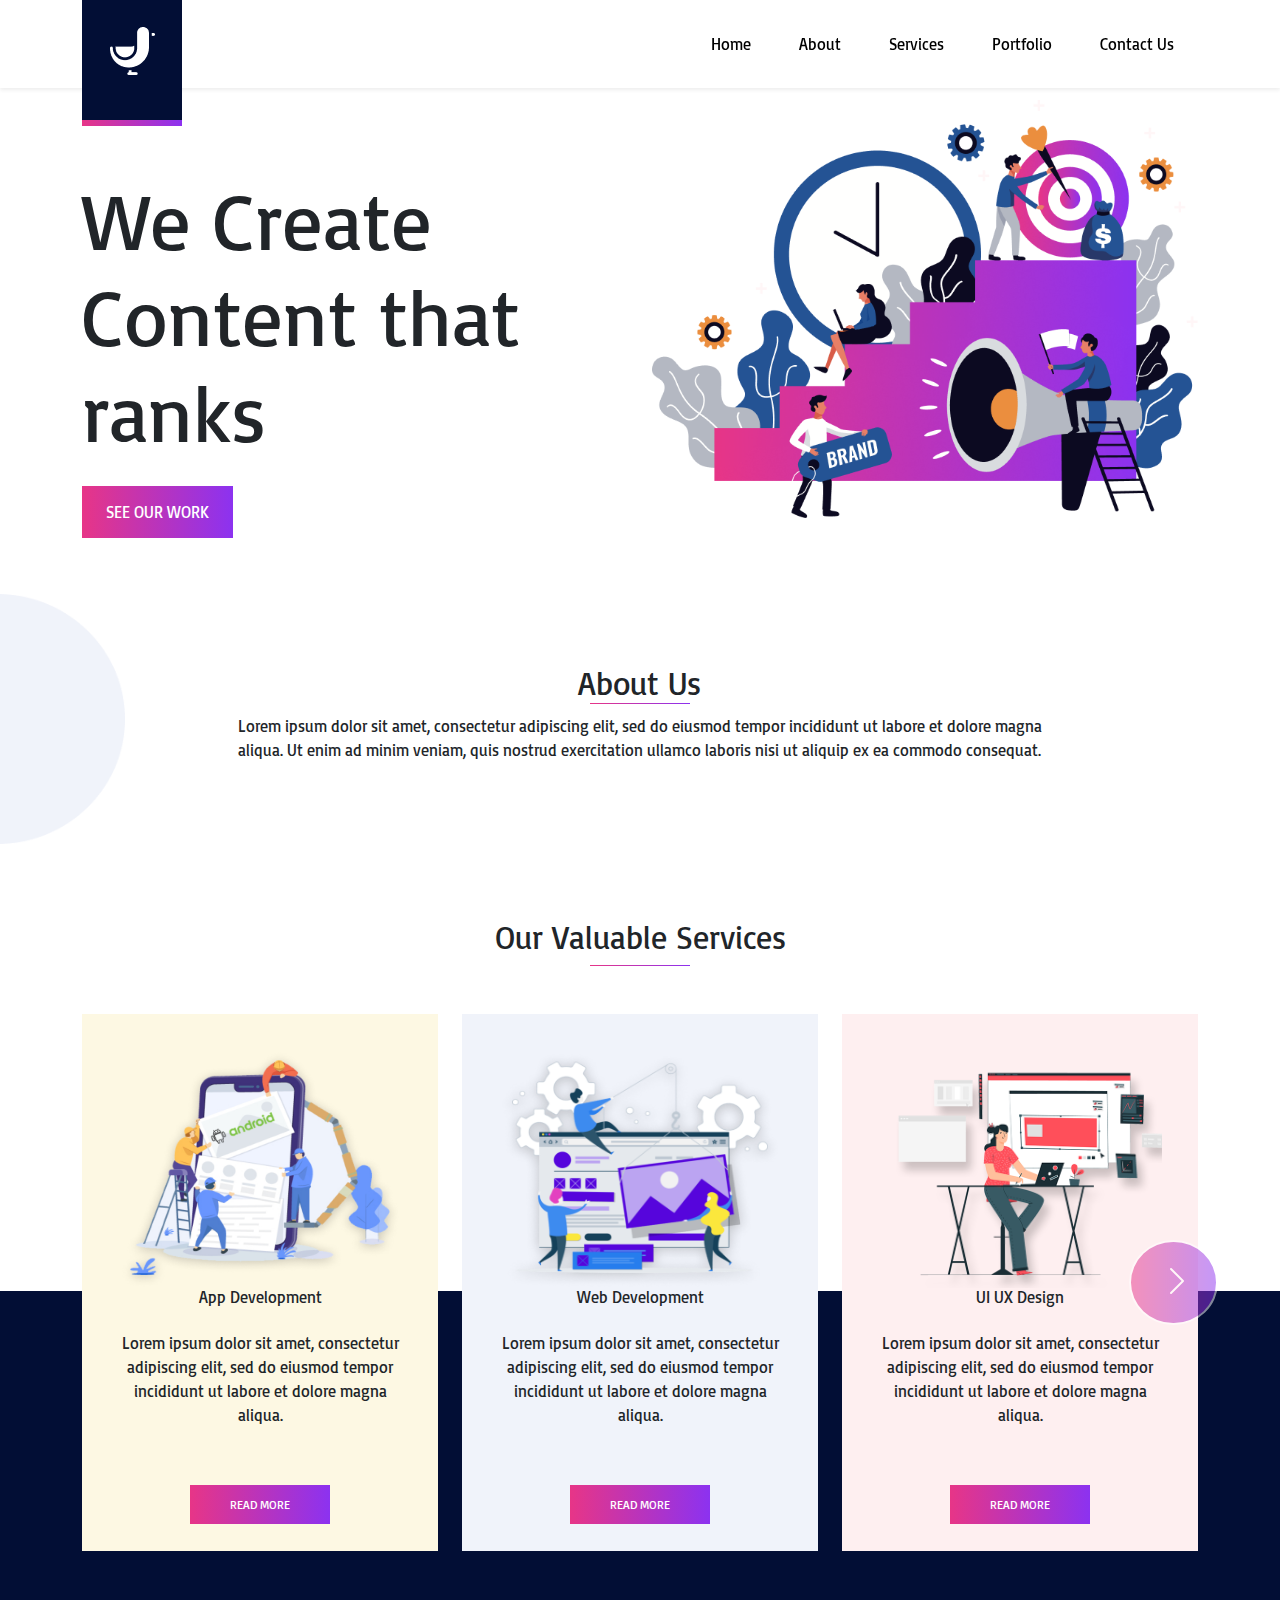
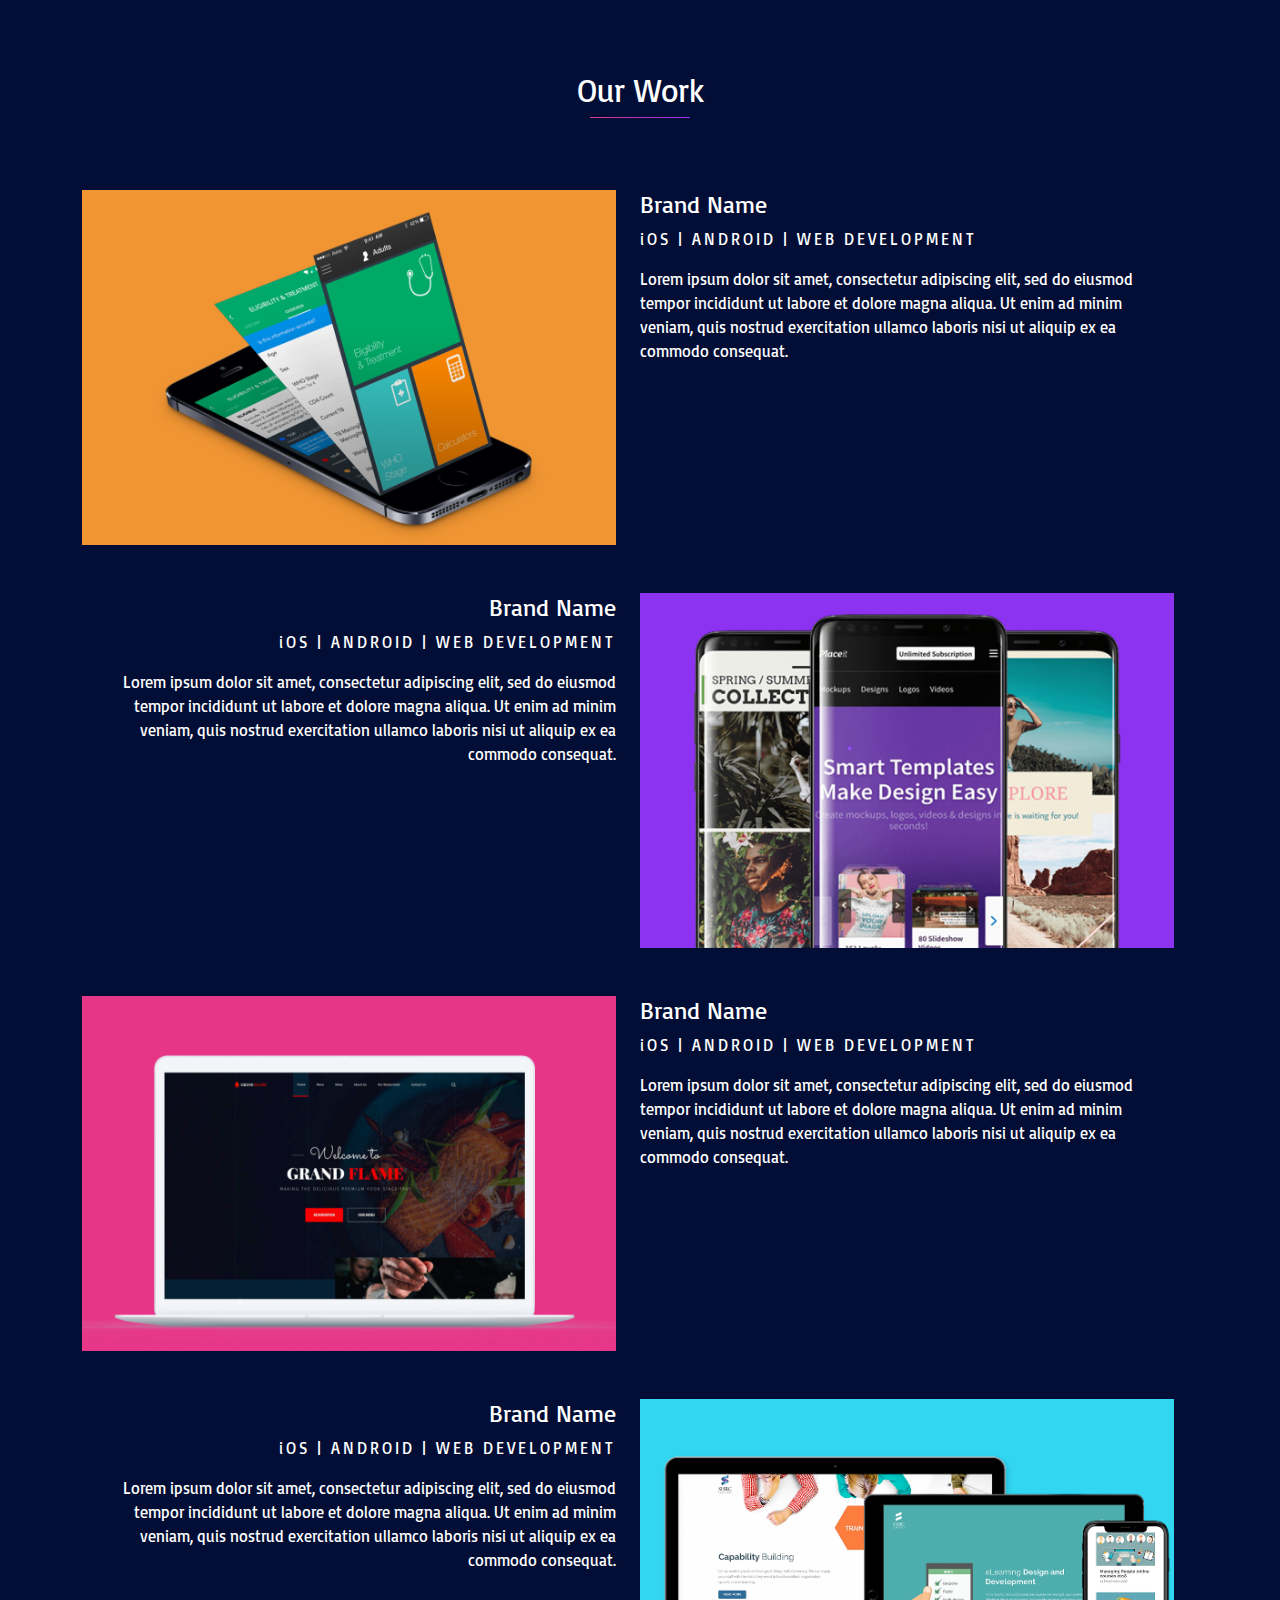
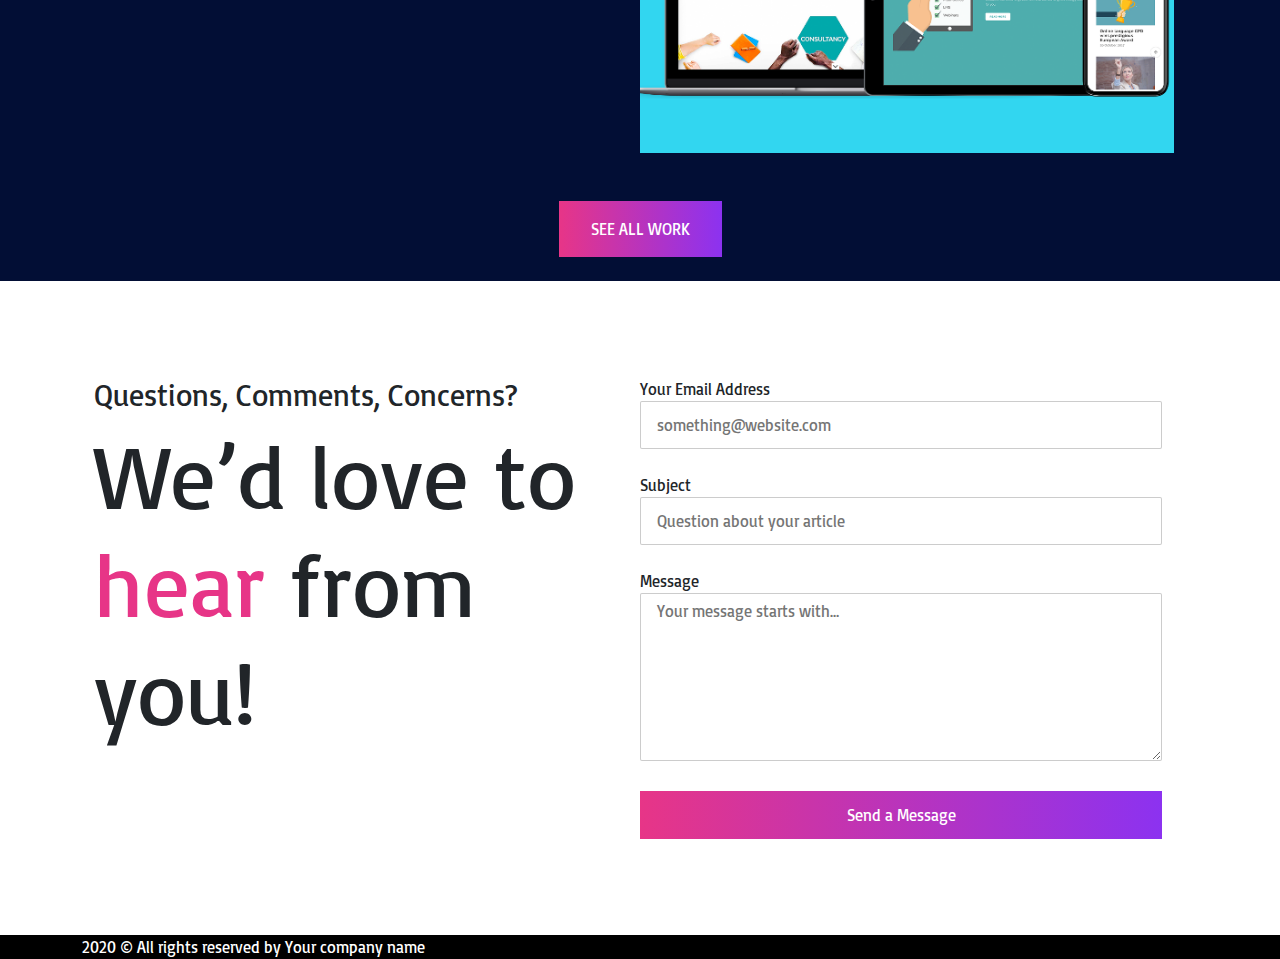
==== index.html @ ea2574b0 "fixed grid system" ====
<!DOCTYPE html>
<html lang="en">
  <head>
    <meta charset="UTF-8" />
    <meta http-equiv="X-UA-Compatible" content="IE=edge" />
    <meta name="viewport" content="width=device-width, initial-scale=1.0" />
    <title>Final Project 3</title>
    <link rel="stylesheet" href="css/bootstrap.min.css" />
    <link rel="stylesheet" href="css/style.css" />
    <link rel="stylesheet" href="https://cdnjs.cloudflare.com/ajax/libs/font-awesome/5.13.0/css/all.min.css" />
  </head>

  <body>
    <!-- ======= Header ======= -->
    <header>
      <nav class="navbar navbar-expand-lg fixed-top bg-white shadow-sm py-0">
        <div class="container my-3">
          <div class="navbar-brand">
            <a class="brand" href="#"><img class="d-flex" src="img/Combined Shape.png" alt="duck" /></a>
          </div>
          <button class="navbar-toggler ms-auto" type="button" data-bs-toggle="collapse" data-bs-target="#navbarNavAltMarkup" aria-controls="navbarNavAltMarkup" aria-expanded="false" aria-label="Toggle navigation">
            <span class="navbar-toggler-icon"></span>
          </button>
          <div class="collapse navbar-collapse" id="navbarNavAltMarkup">
            <div class="navbar-nav ms-auto text-center">
              <a class="nav-link" href="#">Home</a>
              <a class="nav-link" href="#">About</a>
              <a class="nav-link" href="#">Services</a>
              <a class="nav-link" href="#">Portfolio</a>
              <a class="nav-link contact-usr" href="#">Contact Us</a>
            </div>
          </div>
        </div>
      </nav>
    </header>
    <!-- ======= Hero======= -->
    <main>
      <section id="hero" class="container mt-5">
        <div class="row">
          <div class="col-md mt-4 pt-5">
            <h1>We Create Content that ranks</h1>
            <a class="" href="">SEE OUR WORK</a>
          </div>
          <div class="col-md">
            <img src="img/Group.png" class="img-fluid" alt="hero-img" />
          </div>
        </div>
      </section>

      <!-- ======= About====== -->
      <section id="about">
        <div class="row justify-content-center">
          <img src="img/Oval.png" class="position-absolute" alt="half-circle" />
          <div class="col-8 text-center">
            <h2>About Us</h2>
            <span></span>
            <p>
              Lorem ipsum dolor sit amet, consectetur adipiscing elit, sed do eiusmod tempor incididunt ut labore et dolore magna aliqua. Ut enim ad minim veniam, quis nostrud exercitation ullamco laboris nisi ut aliquip ex ea commodo
              consequat.
            </p>
          </div>
        </div>
      </section>

      <!-- ======= Services======= -->
        <section id="services" class="valuable-services text-center">
          <div class="mb-5">
            <h2>Our Valuable Services</h2>
            <span></span>
          </div>
          <div class="container-fluid">
            <div class="row">
              <div class="col-12">
                <div id="carouselExampleControls" class="carousel slide" data-bs-ride="carousel">
                  <div class="carousel-inner">
                    <div class="carousel-item active">
                      <div class="container">
                        <div class="row">
                          <div class="col-lg-4">
                            <div class="card first">
                              <div class="card-body">
                                <img src="img/Bitmap1.png" class="d-block w-100" alt="...">
                                <h6>App Development</h6>
                                <p class="py-3 mb-5">Lorem ipsum dolor sit amet, consectetur adipiscing elit, sed do eiusmod tempor incididunt ut labore et dolore magna aliqua.</p>
                                <a href="#">READ MORE</a>
                              </div>
                            </div>
                          </div>
                          <div class="col-lg-4">
                            <div class="card second">
                              <div class="card-body">
                                <img src="img/Bitmap2.png" class="d-block w-100" alt="...">
                                <h6>Web Development</h6>
                                <p class="py-3 mb-5">Lorem ipsum dolor sit amet, consectetur adipiscing elit, sed do eiusmod tempor incididunt ut labore et dolore magna aliqua.</p>
                                <a href="#">READ MORE</a>
                              </div>
                            </div>
                          </div>
                          <div class="col-lg-4">
                            <div class="card third">
                              <div class="card-body">
                                <img src="img/Bitmap3.png" class="d-block w-100" alt="...">
                                <h6>UI UX Design</h6>
                                <p class="py-3 mb-5">Lorem ipsum dolor sit amet, consectetur adipiscing elit, sed do eiusmod tempor incididunt ut labore et dolore magna aliqua.</p>
                                <a href="#">READ MORE</a>
                              </div>
                            </div>
                          </div>
                        </div>  
                      </div>
                    </div>
                    <div class="carousel-item">
                      <div class="container">
                        <div class="row">
                          <div class="col-lg-4">
                            <div class="card first">
                              <div class="card-body">
                                <img src="img/Bitmap1.png" class="d-block w-100" alt="...">
                                <h6>App Development</h6>
                                <p class="py-3 mb-5">Lorem ipsum dolor sit amet, consectetur adipiscing elit, sed do eiusmod tempor incididunt ut labore et dolore magna aliqua.</p>
                                <a href="#">READ MORE</a>
                              </div>
                            </div>
                          </div>
                          <div class="col-lg-4">
                            <div class="card second">
                              <div class="card-body">
                                <img src="img/Bitmap2.png" class="d-block w-100" alt="...">
                                <h6>Web Development</h6>
                                <p class="py-3 mb-5">Lorem ipsum dolor sit amet, consectetur adipiscing elit, sed do eiusmod tempor incididunt ut labore et dolore magna aliqua.</p>
                                <a href="#">READ MORE</a>
                              </div>
                            </div>
                          </div>
                          <div class="col-lg-4">
                            <div class="card third">
                              <div class="card-body">
                                <img src="img/Bitmap3.png" class="d-block w-100" alt="...">
                                <h6>UI UX Design</h6>
                                <p class="py-3 mb-5">Lorem ipsum dolor sit amet, consectetur adipiscing elit, sed do eiusmod tempor incididunt ut labore et dolore magna aliqua.</p>
                                <a href="#">READ MORE</a>
                              </div>
                            </div>
                          </div>
                        </div>  
                      </div>
                    </div>
                  </div>
                  <button class="carousel-control-next" type="button" data-bs-target="#carouselExampleControls" data-bs-slide="next">
                    <div class="next">
                      <i class="carousel-control-next-icon" aria-hidden="true"></i>
                      <i class="visually-hidden">Next</i>
                    </div>
                  </button>
                </div>
              </div>
            </div>
          </div>
        </section>

        <!-- ======= Work ======= -->
        <section id="work" class="work text-center">
          <div class="container">
            <h2 class="text-white">Our Work</h2>
          <span></span>
          <div class="row row-cols-1 text-white mt-5">
            <div class="col row my-4">
              <div class="col-lg"><img src="img/Bitmap.png" alt="" class="img-fluid" /></div>
              <div class="col-lg text-start">
                <h4>Brand Name</h4>
                <p class="custom">iOS | ANDROID | WEB DEVELOPMENT</p>
                <p>
                  Lorem ipsum dolor sit amet, consectetur adipiscing elit, sed do eiusmod tempor incididunt ut labore et dolore magna aliqua. Ut enim ad minim veniam, quis nostrud exercitation ullamco laboris nisi ut aliquip ex ea commodo
                  consequat.
                </p>
              </div>
            </div>
            <div class="col-lg row my-4">
              <div class="col-lg text-end">
                <h4>Brand Name</h4>
                <p class="custom">iOS | ANDROID | WEB DEVELOPMENT</p>
                <p>
                  Lorem ipsum dolor sit amet, consectetur adipiscing elit, sed do eiusmod tempor incididunt ut labore et dolore magna aliqua. Ut enim ad minim veniam, quis nostrud exercitation ullamco laboris nisi ut aliquip ex ea commodo
                  consequat.
                </p>
              </div>
              <div class="col-lg"><img src="img/Bitmap Copy.png" alt="" class="img-fluid" /></div>
            </div>
            <div class="col row my-4">
              <div class="col-lg"><img src="img/Bitmap Copy 2.png" alt="" class="img-fluid" /></div>
              <div class="col-lg text-start">
                <h4>Brand Name</h4>
                <p class="custom">iOS | ANDROID | WEB DEVELOPMENT</p>
                <p>
                  Lorem ipsum dolor sit amet, consectetur adipiscing elit, sed do eiusmod tempor incididunt ut labore et dolore magna aliqua. Ut enim ad minim veniam, quis nostrud exercitation ullamco laboris nisi ut aliquip ex ea commodo
                  consequat.
                </p>
              </div>
            </div>
            <div class="col-lg row my-4">
              <div class="col-lg text-end">
                <h4>Brand Name</h4>
                <p class="custom">iOS | ANDROID | WEB DEVELOPMENT</p>
                <p>
                  Lorem ipsum dolor sit amet, consectetur adipiscing elit, sed do eiusmod tempor incididunt ut labore et dolore magna aliqua. Ut enim ad minim veniam, quis nostrud exercitation ullamco laboris nisi ut aliquip ex ea commodo
                  consequat.
                </p>
              </div>
              <div class="col-lg"><img src="img/Bitmap Copy 3.png" alt="" class="img-fluid" /></div>
            </div>
          </div>
          <a class="my-4" href="">SEE ALL WORK</a>
          </div>
        </section>

      <!-- ======= Contact Us======= -->
      <section class="contact-us">
        <div class="container my-5 py-5">
          <div class="container-fluid row">
            <div class="col-md">
              <h2 class="text-1">Questions, Comments, Concerns?</h2>
              <h1 class="text-2">We’d love to <span class="custom">hear</span> from you!</h1>
            </div>
            <div class="col-md">
              <form action="https://formspree.io/f/xzbwlrgv" method="POST">
                <label for="email" class="d-block">Your Email Address</label>
                <input type="email" placeholder="something@website.com" name="email" class="custom ps-3" /><br />
                <label for="subject" class="d-block">Subject</label>
                <input type="text" placeholder="Question about your article" name="subject" class="custom ps-3" /><br />
                <label for="message" class="d-block">Message</label>
                <textarea type="text" placeholder="Your message starts with…" name="message" rows="5" class="custom area ps-3"></textarea>
                <button type="submit" class="custom-btn">Send a Message</button>
              </form>
            </div>
          </div>
        </div>
      </section>
    </main>
    <footer>
      <div class="container-fluid bg-black text-white">
        <div class="container">
          <p class="m-0">2020 © All rights reserved by Your company name</p>
        </div>
      </div>
    </footer>

    <script src="js/bootstrap.bundle.min.js"></script>
    <script src="js/script.js"></script>
  </body>
</html>
---- css/style.css ----
@import url("https://fonts.googleapis.com/css2?family=Basic&display=swap");
* {
  margin: 0;
  padding: 0;
  box-sizing: border-box;
  font-family: "Basic", sans-serif;
}

:root {
  --color-1: #020e35;
  --color-gradient-1: linear-gradient(90deg, rgba(231, 53, 135, 1) 0%, rgba(140, 50, 240, 1) 100%);
}

/* ======= Header ============================================================== */

nav .navbar-brand {
  height: 126px;
  width: 100px;
  background: var(--color-gradient-1);
  position: absolute;
  top: 0;
}

nav .brand {
  background-color: var(--color-1);
  height: 120px;
  width: 100px;
  position: absolute;
  top: 0;
  margin: 0;
}

nav .brand img {
  margin: 27px auto;
}

nav .contact-us {
  color: white !important;
  background: var(--color-gradient-1);
}

nav a {
  margin: 0.5em 1em;
  color: black !important;
}

/* ======= Hero ============================================================== */

#hero {
  margin-top: 100px !important;
}

#hero h1 {
  font-size: 5em;
  margin-bottom: 0.5em !important;
}

#hero a {
  background: var(--color-gradient-1);
  color: white !important;
  text-decoration: none;
  padding: 1em 1.5em;
}

/* ======= About ============================================================== */

#about {
  margin-top: 50px !important;
}

#about img {
  left: 0;
  margin: 0;
  padding: 0;
  height: 250px;
  width: 125px;
  z-index: -10;
}

#about div {
  margin: 70px 0;
}

#about h2 {
  margin-bottom: 1px;
}

#about span {
  display: block;
  width: 100px;
  height: 1px;
  background: var(--color-gradient-1);
  margin: auto;
}

#about p {
  margin-top: 10px;
}

/* ======= services ============================================================== */
#services{
  margin-bottom: -260px;
}
.slide .card{
  padding: 20px;
  border: none;
  border-radius: 0;
}

.slide img{
  height: 238px;
}
.slide .first{
  background-color: #FDF8E3;
}

.slide .second{
  background-color: #F0F3FA;
}

.slide .third{
  background-color: #FEEFF0;
}

.slide button .next {
  background: var(--color-gradient-1);
  border-radius: 100%;
  border: rgb(255, 255, 255) solid 2px;
  color: rgb(255, 255, 255) !important;
  padding: 23px 23px 20px 30px;
  font-size: 15px;
}

.slide .card a {
  background: var(--color-gradient-1);
  color: white !important;
  text-decoration: none;
  padding: 12px 40px;
  font-weight: 400;
  font-size: 12px;
}

.valuable-services span {
  display: block;
  width: 100px;
  height: 1px;
  background: var(--color-gradient-1);
  margin: auto;
}

.work span {
  display: block;
  width: 100px;
  height: 1px;
  background: var(--color-gradient-1);
  margin: auto;
}

/* ======= work ============================================================== */
#work {
  background-color: var(--color-1);
  padding-top: 380px;
}
.work a {
  background: var(--color-gradient-1);
  color: white !important;
  text-decoration: none;
  padding: 1em 2em;
  display: inline-block;
}

.work .custom {
  letter-spacing: 3px;
}

/* ======= Contact Us ============================================================== */

.contact-us .custom {
  color: #e73587;
}

.contact-us form .custom {
  width: 100%;
  border-radius: 2px;
  height: 48px !important;
  background: #ffffff;
  border: 1px solid rgba(0, 0, 0, 0.2);
  box-shadow: inset 0px 1px 0px rgba(255, 255, 255, 0.1);
  margin-bottom: 1.5em !important;
  padding: 5px;
}

.contact-us form .custom.area {
  height: 168px !important;
}

.contact-us .text-1 {
  font-size: 1.875rem;
}

.contact-us .text-2 {
  font-size: 5.625rem;
}

.contact-us form .custom-btn {
  background: var(--color-gradient-1);
  color: white !important;
  text-decoration: none;
  display: block;
  width: 100%;
  height: 48px;
  border: none;
}
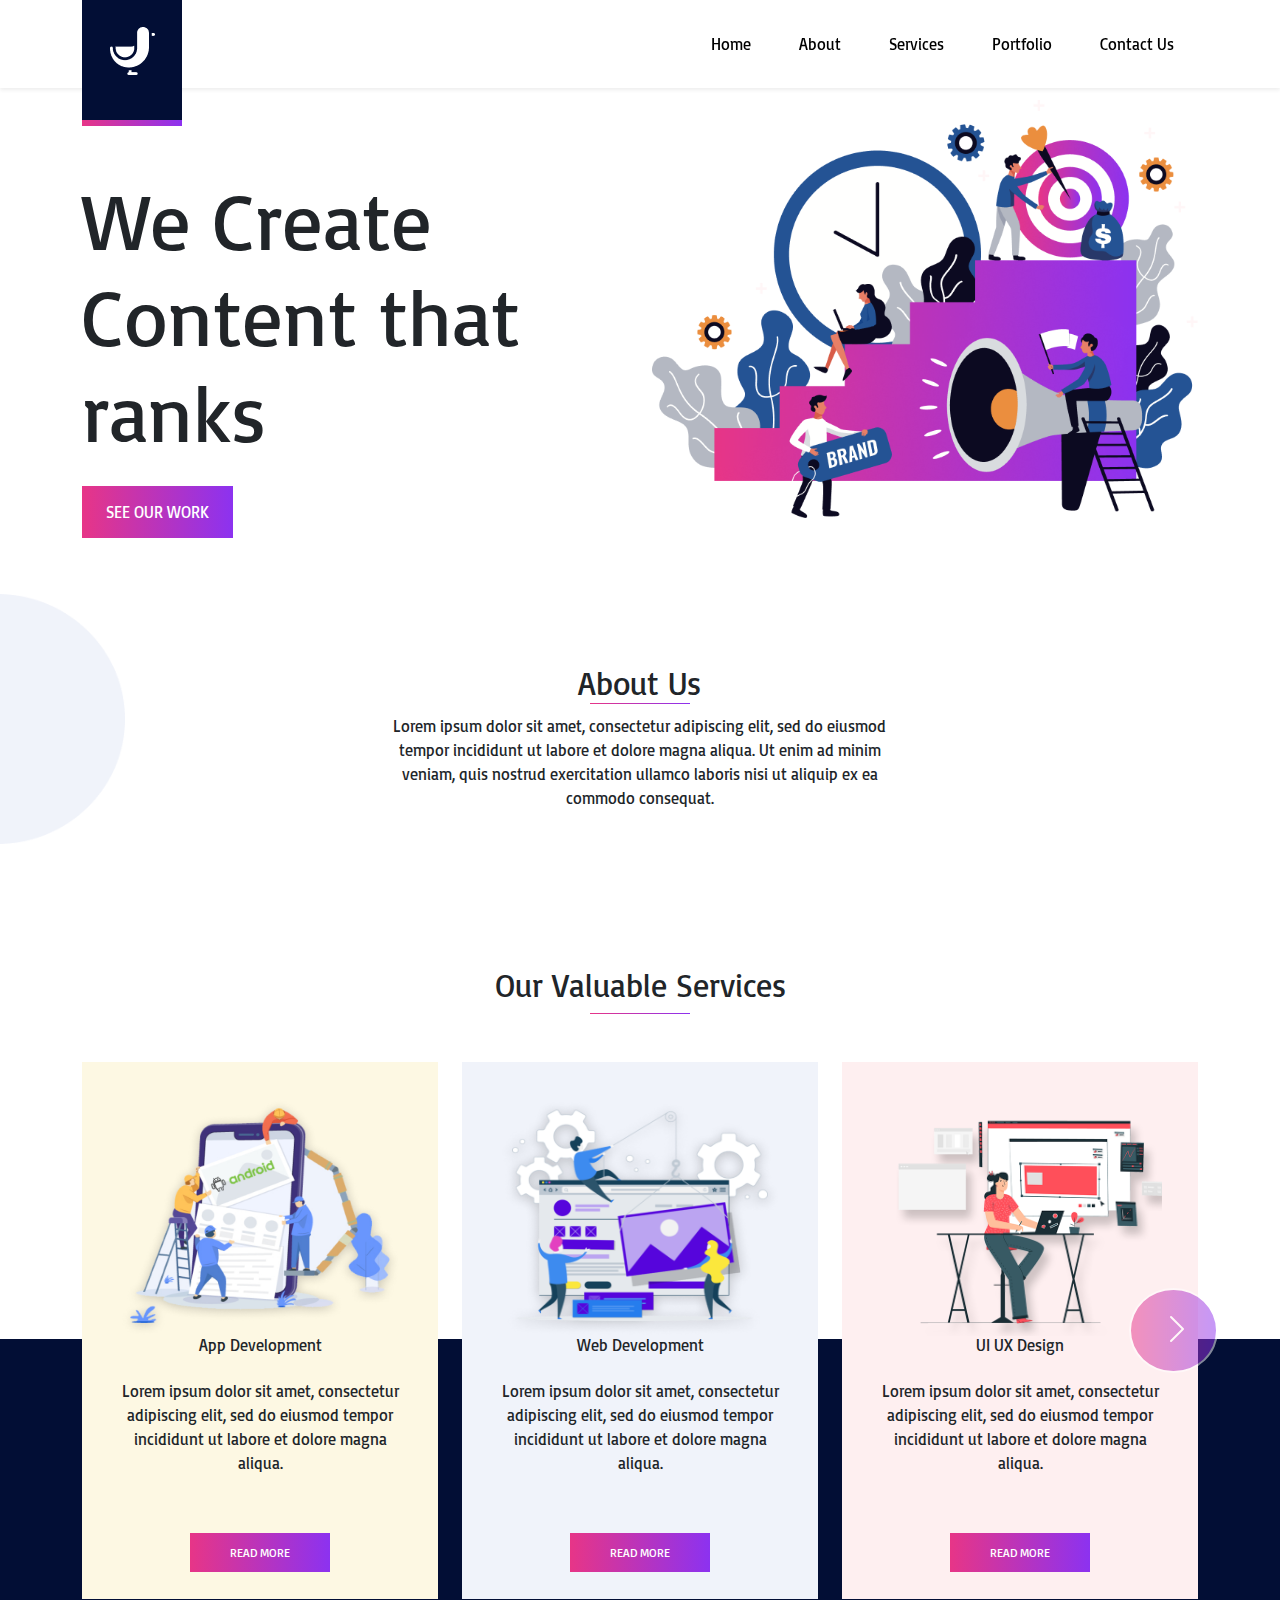
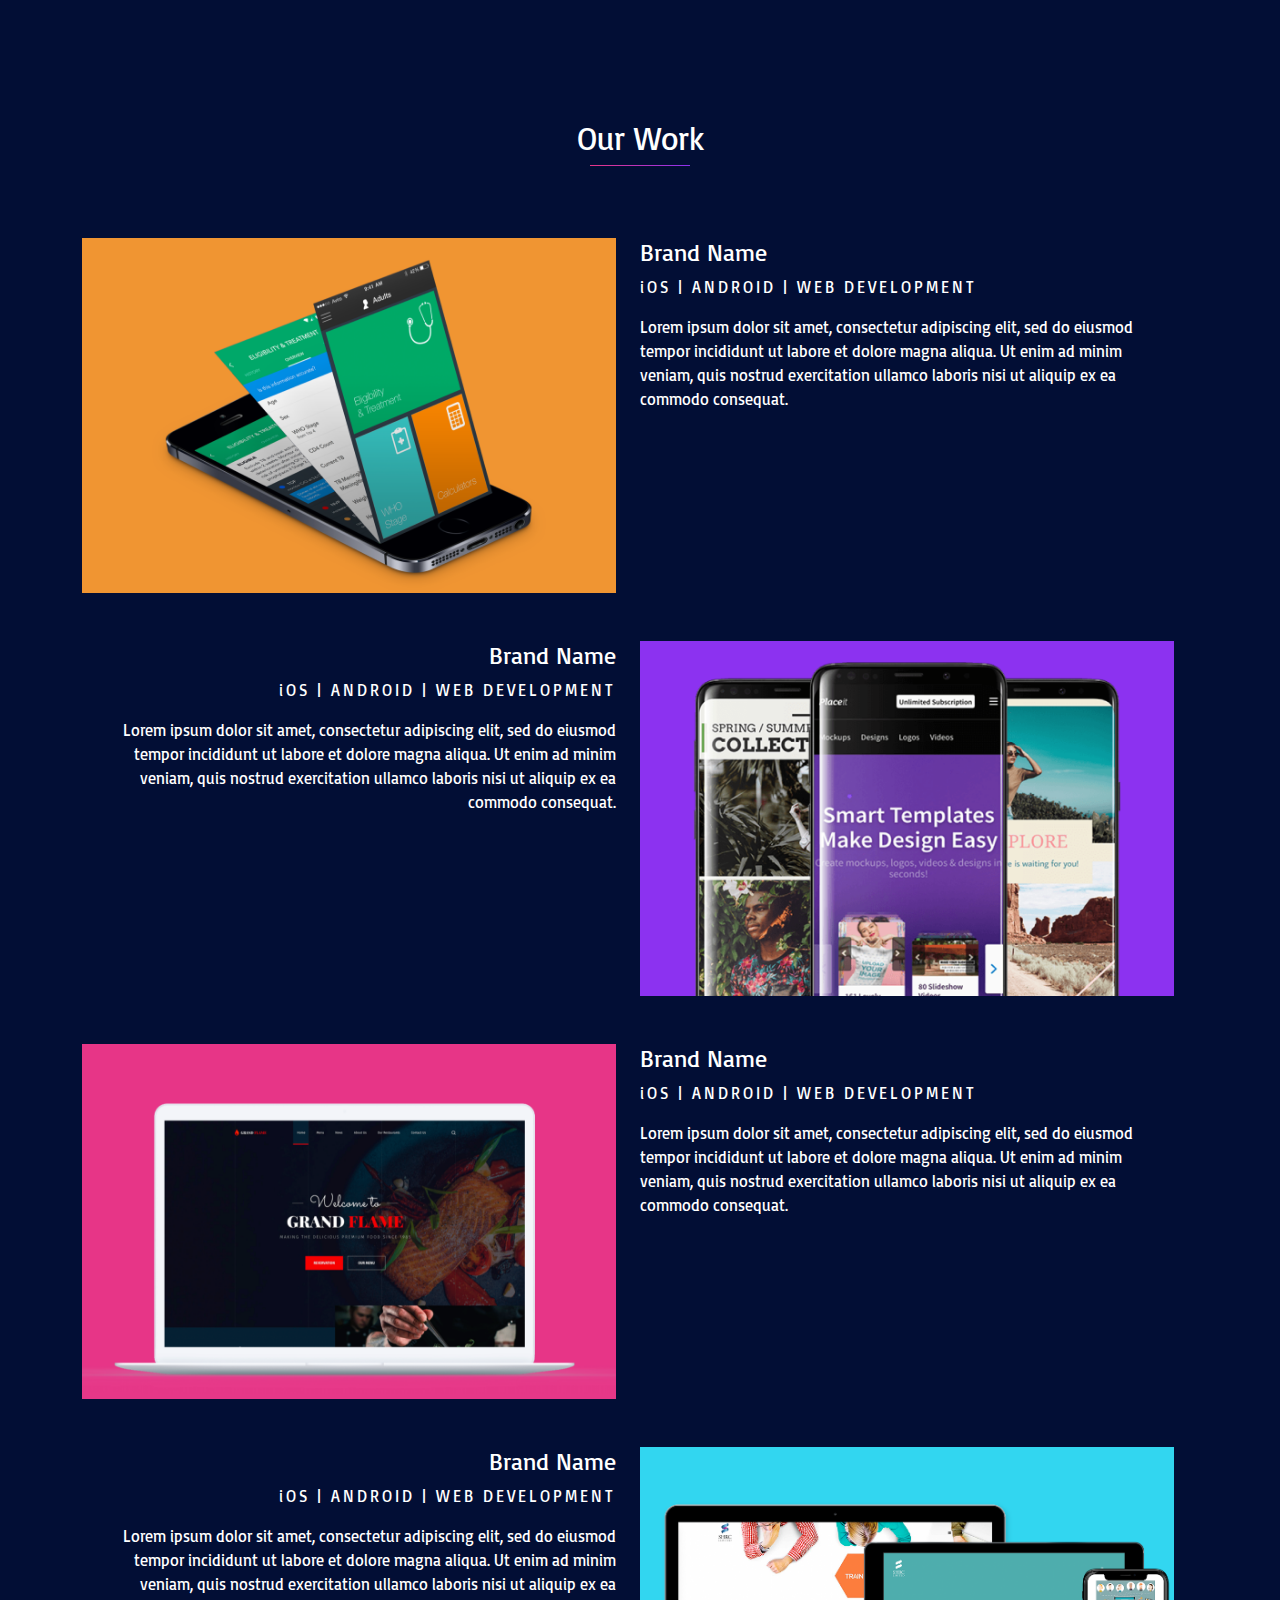
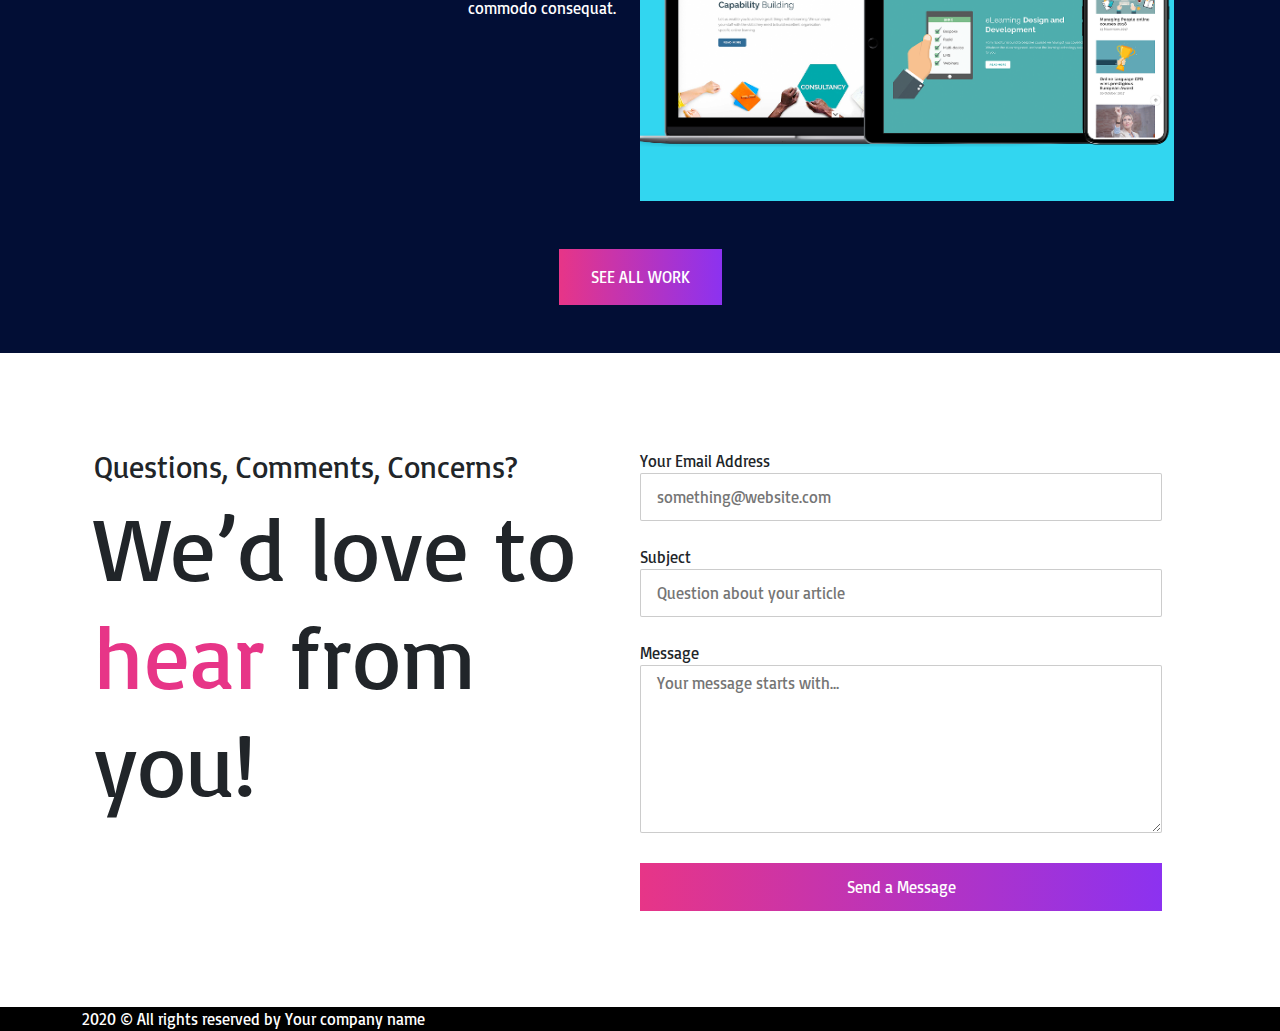
==== commit 041630ca: "fix some errors" ====
--- a/index.html
+++ b/index.html
@@ -51,7 +51,7 @@
       <section id="about">
         <div class="row justify-content-center">
           <img src="img/Oval.png" class="position-absolute" alt="half-circle" />
-          <div class="col-8 text-center">
+          <div class="col-5 text-center">
             <h2>About Us</h2>
             <span></span>
             <p>
@@ -209,7 +209,7 @@
               <div class="col-lg"><img src="img/Bitmap Copy 3.png" alt="" class="img-fluid" /></div>
             </div>
           </div>
-          <a class="my-4" href="">SEE ALL WORK</a>
+          <a class="my-4 mb-5" href="">SEE ALL WORK</a>
           </div>
         </section>
 
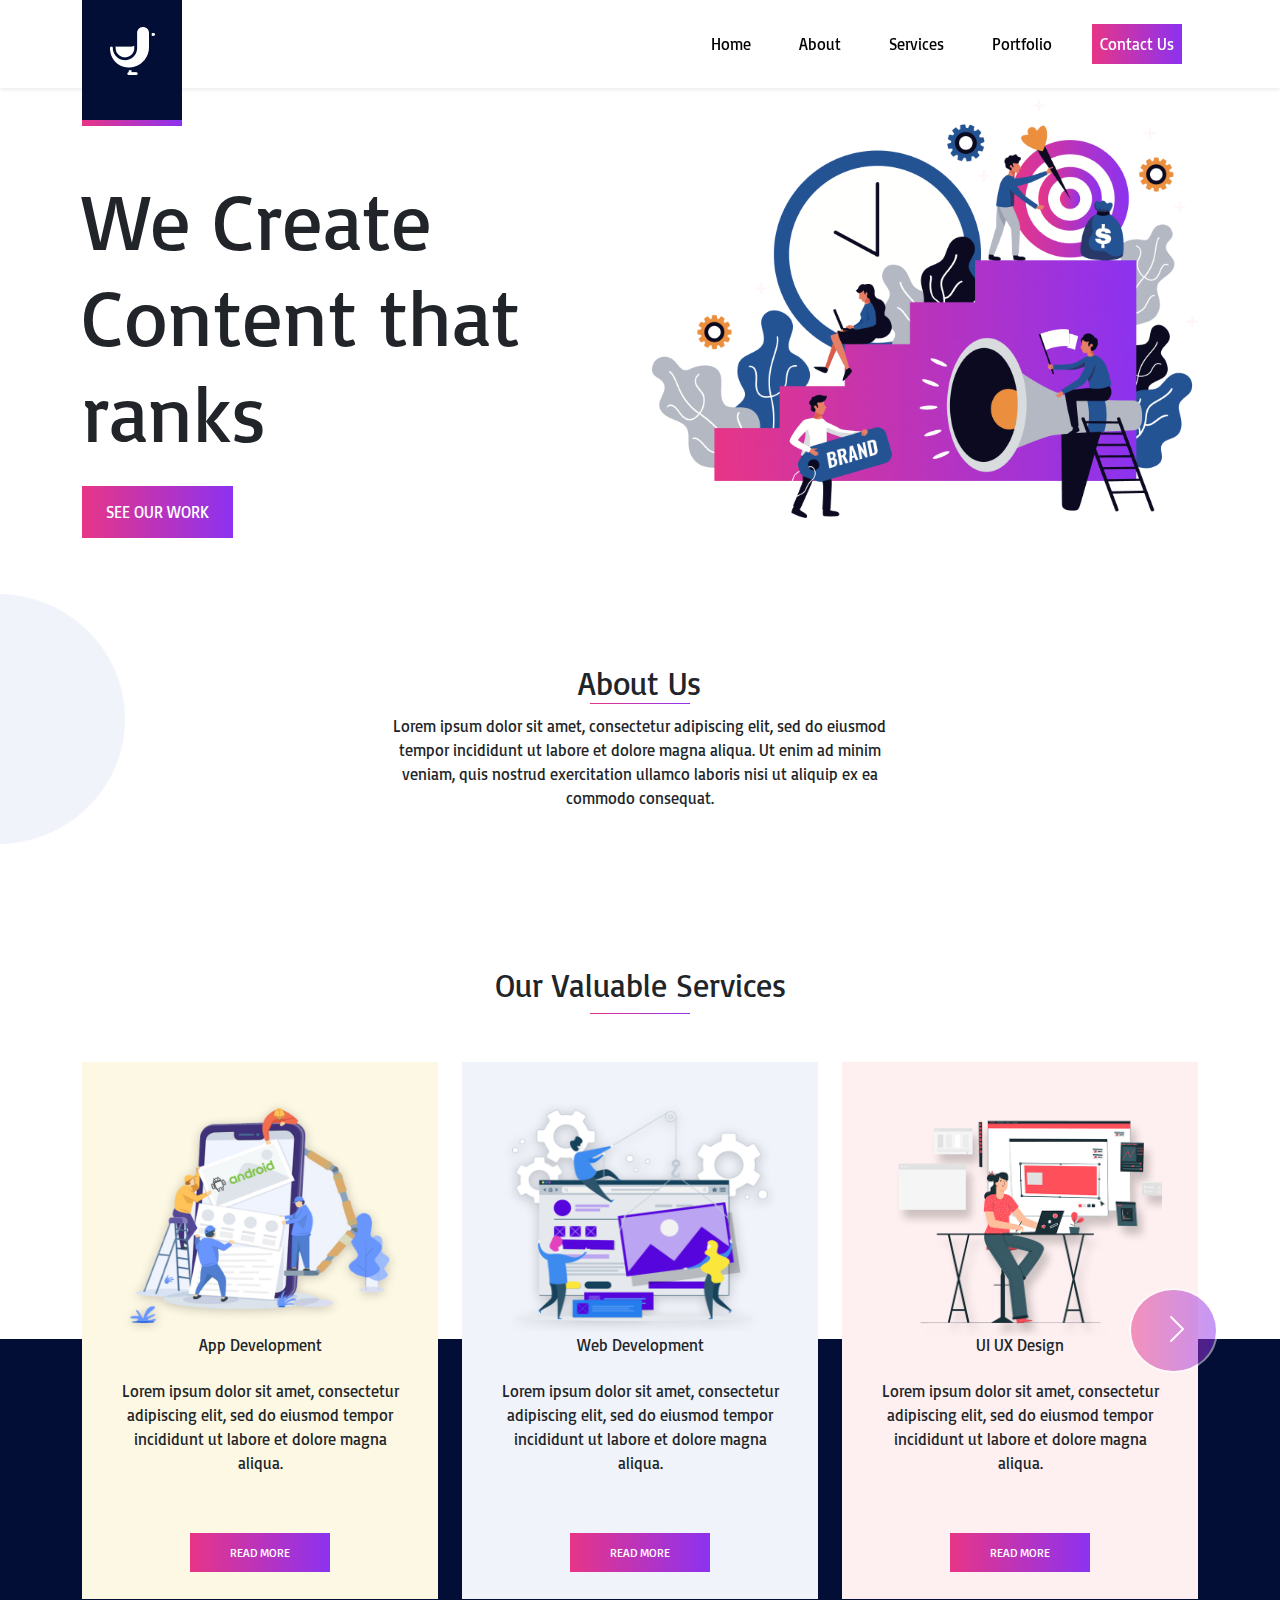
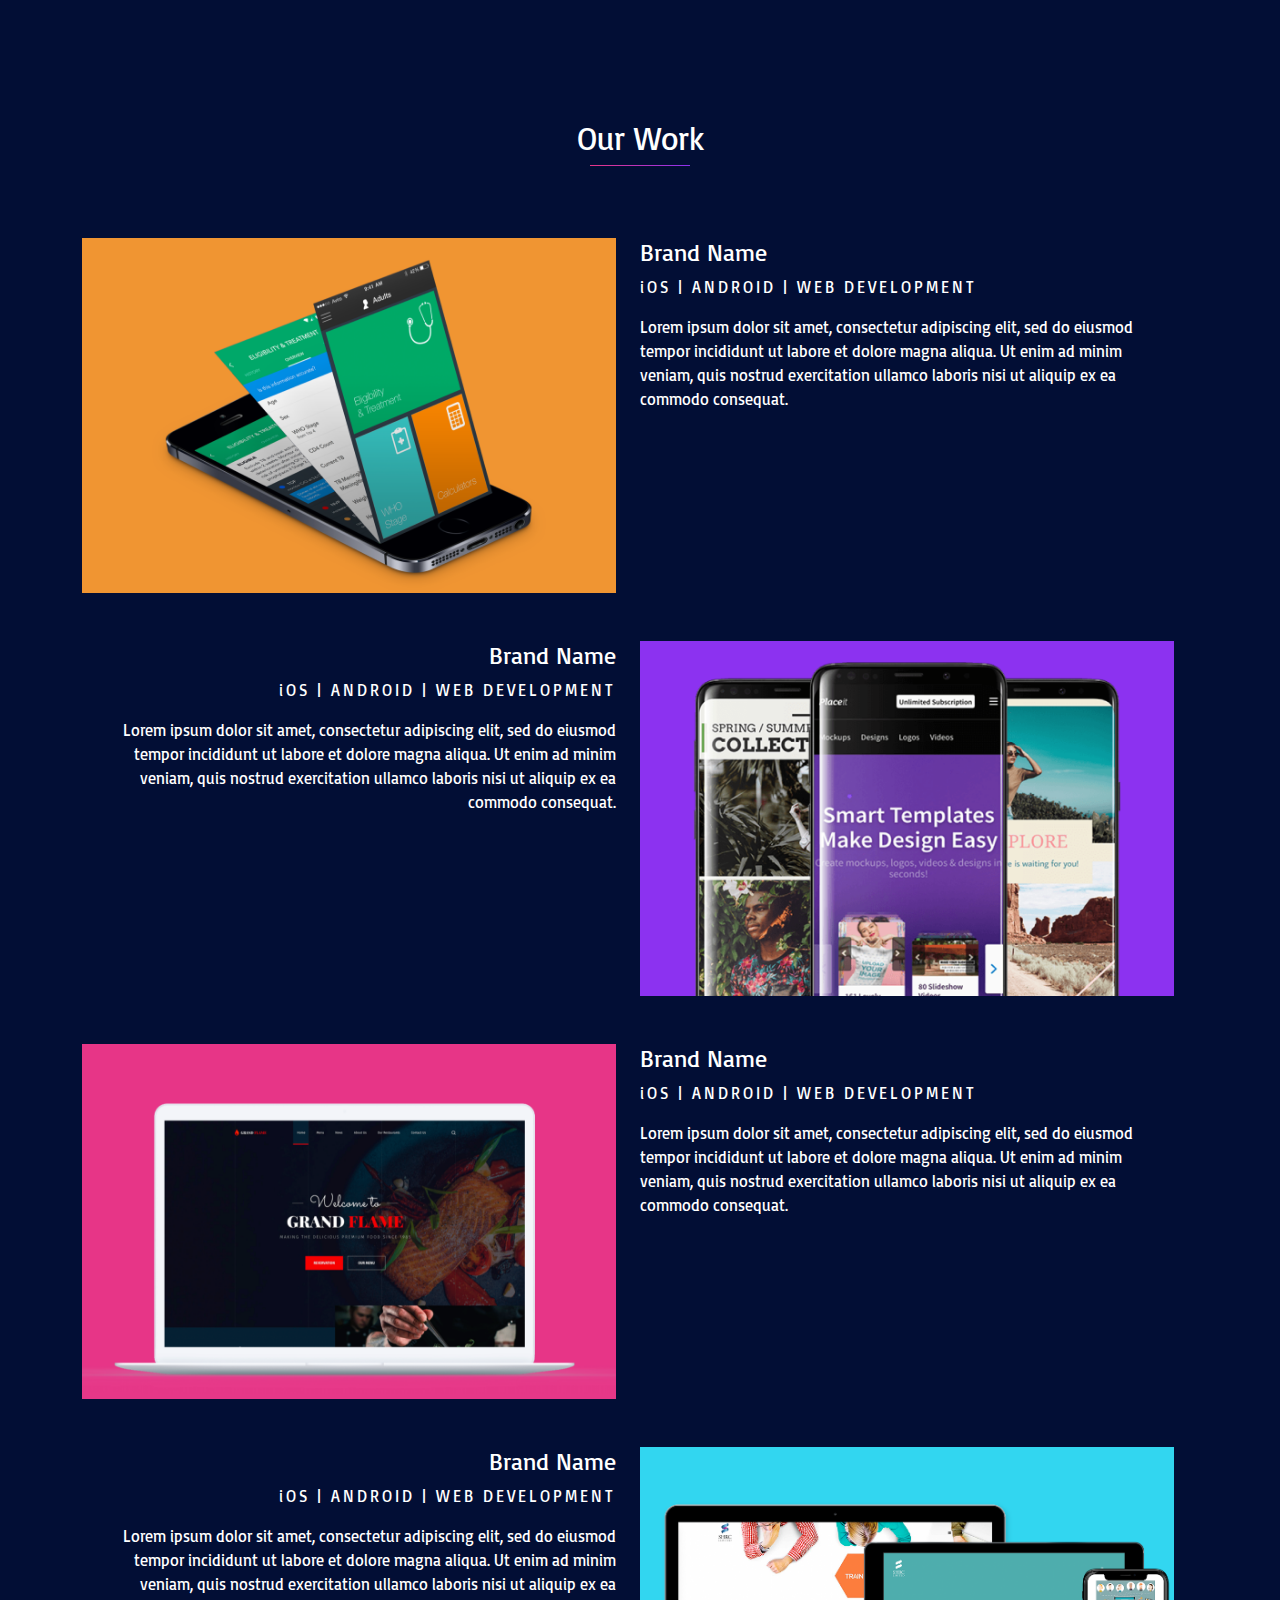
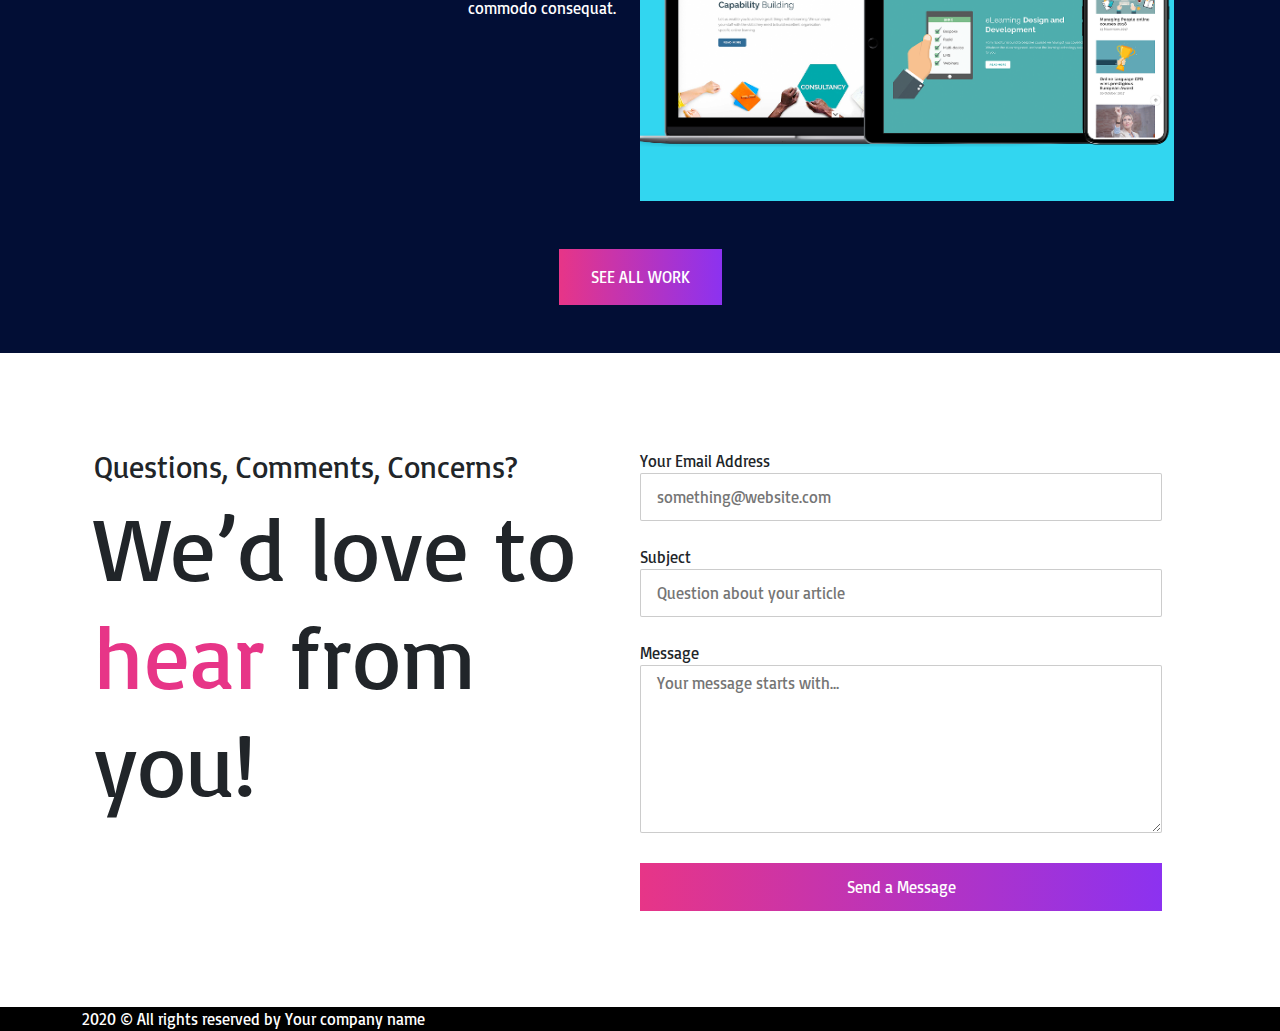
==== commit 08566e0c: "update untuk bagian responsive" ====
--- a/index.html
+++ b/index.html
@@ -23,11 +23,11 @@
           </button>
           <div class="collapse navbar-collapse" id="navbarNavAltMarkup">
             <div class="navbar-nav ms-auto text-center">
-              <a class="nav-link" href="#">Home</a>
-              <a class="nav-link" href="#">About</a>
-              <a class="nav-link" href="#">Services</a>
-              <a class="nav-link" href="#">Portfolio</a>
-              <a class="nav-link contact-usr" href="#">Contact Us</a>
+              <a class="nav-link" href="#hero">Home</a>
+              <a class="nav-link" href="#about">About</a>
+              <a class="nav-link" href="#services">Services</a>
+              <a class="nav-link" href="#work">Portfolio</a>
+              <a class="nav-link contact-us" href="#contact-us">Contact Us</a>
             </div>
           </div>
         </div>
@@ -36,7 +36,7 @@
     <!-- ======= Hero======= -->
     <main>
       <section id="hero" class="container mt-5">
-        <div class="row">
+        <div class="row d-flex flex-column-reverse flex-lg-row">
           <div class="col-md mt-4 pt-5">
             <h1>We Create Content that ranks</h1>
             <a class="" href="">SEE OUR WORK</a>
@@ -63,165 +63,165 @@
       </section>
 
       <!-- ======= Services======= -->
-        <section id="services" class="valuable-services text-center">
-          <div class="mb-5">
-            <h2>Our Valuable Services</h2>
-            <span></span>
-          </div>
-          <div class="container-fluid">
-            <div class="row">
-              <div class="col-12">
-                <div id="carouselExampleControls" class="carousel slide" data-bs-ride="carousel">
-                  <div class="carousel-inner">
-                    <div class="carousel-item active">
-                      <div class="container">
-                        <div class="row">
-                          <div class="col-lg-4">
-                            <div class="card first">
-                              <div class="card-body">
-                                <img src="img/Bitmap1.png" class="d-block w-100" alt="...">
-                                <h6>App Development</h6>
-                                <p class="py-3 mb-5">Lorem ipsum dolor sit amet, consectetur adipiscing elit, sed do eiusmod tempor incididunt ut labore et dolore magna aliqua.</p>
-                                <a href="#">READ MORE</a>
-                              </div>
-                            </div>
-                          </div>
-                          <div class="col-lg-4">
-                            <div class="card second">
-                              <div class="card-body">
-                                <img src="img/Bitmap2.png" class="d-block w-100" alt="...">
-                                <h6>Web Development</h6>
-                                <p class="py-3 mb-5">Lorem ipsum dolor sit amet, consectetur adipiscing elit, sed do eiusmod tempor incididunt ut labore et dolore magna aliqua.</p>
-                                <a href="#">READ MORE</a>
-                              </div>
-                            </div>
-                          </div>
-                          <div class="col-lg-4">
-                            <div class="card third">
-                              <div class="card-body">
-                                <img src="img/Bitmap3.png" class="d-block w-100" alt="...">
-                                <h6>UI UX Design</h6>
-                                <p class="py-3 mb-5">Lorem ipsum dolor sit amet, consectetur adipiscing elit, sed do eiusmod tempor incididunt ut labore et dolore magna aliqua.</p>
-                                <a href="#">READ MORE</a>
-                              </div>
-                            </div>
-                          </div>
-                        </div>  
-                      </div>
-                    </div>
-                    <div class="carousel-item">
-                      <div class="container">
-                        <div class="row">
-                          <div class="col-lg-4">
-                            <div class="card first">
-                              <div class="card-body">
-                                <img src="img/Bitmap1.png" class="d-block w-100" alt="...">
-                                <h6>App Development</h6>
-                                <p class="py-3 mb-5">Lorem ipsum dolor sit amet, consectetur adipiscing elit, sed do eiusmod tempor incididunt ut labore et dolore magna aliqua.</p>
-                                <a href="#">READ MORE</a>
-                              </div>
-                            </div>
-                          </div>
-                          <div class="col-lg-4">
-                            <div class="card second">
-                              <div class="card-body">
-                                <img src="img/Bitmap2.png" class="d-block w-100" alt="...">
-                                <h6>Web Development</h6>
-                                <p class="py-3 mb-5">Lorem ipsum dolor sit amet, consectetur adipiscing elit, sed do eiusmod tempor incididunt ut labore et dolore magna aliqua.</p>
-                                <a href="#">READ MORE</a>
-                              </div>
-                            </div>
-                          </div>
-                          <div class="col-lg-4">
-                            <div class="card third">
-                              <div class="card-body">
-                                <img src="img/Bitmap3.png" class="d-block w-100" alt="...">
-                                <h6>UI UX Design</h6>
-                                <p class="py-3 mb-5">Lorem ipsum dolor sit amet, consectetur adipiscing elit, sed do eiusmod tempor incididunt ut labore et dolore magna aliqua.</p>
-                                <a href="#">READ MORE</a>
-                              </div>
-                            </div>
-                          </div>
-                        </div>  
+      <section id="services" class="valuable-services text-center">
+        <div class="mb-5">
+          <h2>Our Valuable Services</h2>
+          <span></span>
+        </div>
+        <div class="container-fluid">
+          <div class="row">
+            <div class="col-12">
+              <div id="carouselExampleControls" class="carousel slide" data-bs-ride="carousel">
+                <div class="carousel-inner">
+                  <div class="carousel-item active">
+                    <div class="container">
+                      <div class="row">
+                        <div class="col-lg-4">
+                          <div class="card first">
+                            <div class="card-body">
+                              <img src="img/Bitmap1.png" class="d-block w-100" alt="..." />
+                              <h6>App Development</h6>
+                              <p class="py-3 mb-5">Lorem ipsum dolor sit amet, consectetur adipiscing elit, sed do eiusmod tempor incididunt ut labore et dolore magna aliqua.</p>
+                              <a href="#">READ MORE</a>
+                            </div>
+                          </div>
+                        </div>
+                        <div class="col-lg-4">
+                          <div class="card second">
+                            <div class="card-body">
+                              <img src="img/Bitmap2.png" class="d-block w-100" alt="..." />
+                              <h6>Web Development</h6>
+                              <p class="py-3 mb-5">Lorem ipsum dolor sit amet, consectetur adipiscing elit, sed do eiusmod tempor incididunt ut labore et dolore magna aliqua.</p>
+                              <a href="#">READ MORE</a>
+                            </div>
+                          </div>
+                        </div>
+                        <div class="col-lg-4">
+                          <div class="card third">
+                            <div class="card-body">
+                              <img src="img/Bitmap3.png" class="d-block w-100" alt="..." />
+                              <h6>UI UX Design</h6>
+                              <p class="py-3 mb-5">Lorem ipsum dolor sit amet, consectetur adipiscing elit, sed do eiusmod tempor incididunt ut labore et dolore magna aliqua.</p>
+                              <a href="#">READ MORE</a>
+                            </div>
+                          </div>
+                        </div>
                       </div>
                     </div>
                   </div>
-                  <button class="carousel-control-next" type="button" data-bs-target="#carouselExampleControls" data-bs-slide="next">
-                    <div class="next">
-                      <i class="carousel-control-next-icon" aria-hidden="true"></i>
-                      <i class="visually-hidden">Next</i>
+                  <div class="carousel-item">
+                    <div class="container">
+                      <div class="row">
+                        <div class="col-lg-4">
+                          <div class="card first">
+                            <div class="card-body">
+                              <img src="img/Bitmap1.png" class="d-block w-100" alt="..." />
+                              <h6>App Development</h6>
+                              <p class="py-3 mb-5">Lorem ipsum dolor sit amet, consectetur adipiscing elit, sed do eiusmod tempor incididunt ut labore et dolore magna aliqua.</p>
+                              <a href="#">READ MORE</a>
+                            </div>
+                          </div>
+                        </div>
+                        <div class="col-lg-4">
+                          <div class="card second">
+                            <div class="card-body">
+                              <img src="img/Bitmap2.png" class="d-block w-100" alt="..." />
+                              <h6>Web Development</h6>
+                              <p class="py-3 mb-5">Lorem ipsum dolor sit amet, consectetur adipiscing elit, sed do eiusmod tempor incididunt ut labore et dolore magna aliqua.</p>
+                              <a href="#">READ MORE</a>
+                            </div>
+                          </div>
+                        </div>
+                        <div class="col-lg-4">
+                          <div class="card third">
+                            <div class="card-body">
+                              <img src="img/Bitmap3.png" class="d-block w-100" alt="..." />
+                              <h6>UI UX Design</h6>
+                              <p class="py-3 mb-5">Lorem ipsum dolor sit amet, consectetur adipiscing elit, sed do eiusmod tempor incididunt ut labore et dolore magna aliqua.</p>
+                              <a href="#">READ MORE</a>
+                            </div>
+                          </div>
+                        </div>
+                      </div>
                     </div>
-                  </button>
+                  </div>
                 </div>
-              </div>
-            </div>
-          </div>
-        </section>
-
-        <!-- ======= Work ======= -->
-        <section id="work" class="work text-center">
-          <div class="container">
-            <h2 class="text-white">Our Work</h2>
+                <button class="carousel-control-next" type="button" data-bs-target="#carouselExampleControls" data-bs-slide="next">
+                  <div class="next">
+                    <i class="carousel-control-next-icon" aria-hidden="true"></i>
+                    <i class="visually-hidden">Next</i>
+                  </div>
+                </button>
+              </div>
+            </div>
+          </div>
+        </div>
+      </section>
+
+      <!-- ======= Work ======= -->
+      <section id="work" class="work text-center">
+        <div class="container">
+          <h2 class="text-white">Our Work</h2>
           <span></span>
           <div class="row row-cols-1 text-white mt-5">
             <div class="col row my-4">
-              <div class="col-lg"><img src="img/Bitmap.png" alt="" class="img-fluid" /></div>
-              <div class="col-lg text-start">
-                <h4>Brand Name</h4>
-                <p class="custom">iOS | ANDROID | WEB DEVELOPMENT</p>
-                <p>
-                  Lorem ipsum dolor sit amet, consectetur adipiscing elit, sed do eiusmod tempor incididunt ut labore et dolore magna aliqua. Ut enim ad minim veniam, quis nostrud exercitation ullamco laboris nisi ut aliquip ex ea commodo
-                  consequat.
-                </p>
-              </div>
-            </div>
-            <div class="col-lg row my-4">
-              <div class="col-lg text-end">
-                <h4>Brand Name</h4>
-                <p class="custom">iOS | ANDROID | WEB DEVELOPMENT</p>
-                <p>
-                  Lorem ipsum dolor sit amet, consectetur adipiscing elit, sed do eiusmod tempor incididunt ut labore et dolore magna aliqua. Ut enim ad minim veniam, quis nostrud exercitation ullamco laboris nisi ut aliquip ex ea commodo
-                  consequat.
-                </p>
-              </div>
-              <div class="col-lg"><img src="img/Bitmap Copy.png" alt="" class="img-fluid" /></div>
+              <div class="col-lg"><img src="img/Bitmap.png" alt="" class="img-fluid mb-5 mb-lg-0" /></div>
+              <div class="col-lg text-lg-start text-center">
+                <h4>Brand Name</h4>
+                <p class="custom">iOS | ANDROID | WEB DEVELOPMENT</p>
+                <p>
+                  Lorem ipsum dolor sit amet, consectetur adipiscing elit, sed do eiusmod tempor incididunt ut labore et dolore magna aliqua. Ut enim ad minim veniam, quis nostrud exercitation ullamco laboris nisi ut aliquip ex ea commodo
+                  consequat.
+                </p>
+              </div>
+            </div>
+            <div class="col-lg row my-4 d-flex flex-column-reverse flex-lg-row">
+              <div class="col-lg text-lg-end text-center">
+                <h4>Brand Name</h4>
+                <p class="custom">iOS | ANDROID | WEB DEVELOPMENT</p>
+                <p>
+                  Lorem ipsum dolor sit amet, consectetur adipiscing elit, sed do eiusmod tempor incididunt ut labore et dolore magna aliqua. Ut enim ad minim veniam, quis nostrud exercitation ullamco laboris nisi ut aliquip ex ea commodo
+                  consequat.
+                </p>
+              </div>
+              <div class="col-lg"><img src="img/Bitmap Copy.png" alt="" class="img-fluid mb-5 mb-lg-0" /></div>
             </div>
             <div class="col row my-4">
-              <div class="col-lg"><img src="img/Bitmap Copy 2.png" alt="" class="img-fluid" /></div>
-              <div class="col-lg text-start">
-                <h4>Brand Name</h4>
-                <p class="custom">iOS | ANDROID | WEB DEVELOPMENT</p>
-                <p>
-                  Lorem ipsum dolor sit amet, consectetur adipiscing elit, sed do eiusmod tempor incididunt ut labore et dolore magna aliqua. Ut enim ad minim veniam, quis nostrud exercitation ullamco laboris nisi ut aliquip ex ea commodo
-                  consequat.
-                </p>
-              </div>
-            </div>
-            <div class="col-lg row my-4">
-              <div class="col-lg text-end">
-                <h4>Brand Name</h4>
-                <p class="custom">iOS | ANDROID | WEB DEVELOPMENT</p>
-                <p>
-                  Lorem ipsum dolor sit amet, consectetur adipiscing elit, sed do eiusmod tempor incididunt ut labore et dolore magna aliqua. Ut enim ad minim veniam, quis nostrud exercitation ullamco laboris nisi ut aliquip ex ea commodo
-                  consequat.
-                </p>
-              </div>
-              <div class="col-lg"><img src="img/Bitmap Copy 3.png" alt="" class="img-fluid" /></div>
+              <div class="col-lg"><img src="img/Bitmap Copy 2.png" alt="" class="img-fluid mb-5 mb-lg-0" /></div>
+              <div class="col-lg text-lg-start text-center">
+                <h4>Brand Name</h4>
+                <p class="custom">iOS | ANDROID | WEB DEVELOPMENT</p>
+                <p>
+                  Lorem ipsum dolor sit amet, consectetur adipiscing elit, sed do eiusmod tempor incididunt ut labore et dolore magna aliqua. Ut enim ad minim veniam, quis nostrud exercitation ullamco laboris nisi ut aliquip ex ea commodo
+                  consequat.
+                </p>
+              </div>
+            </div>
+            <div class="col-lg row my-4 d-flex flex-column-reverse flex-lg-row">
+              <div class="col-lg text-lg-end text-center">
+                <h4>Brand Name</h4>
+                <p class="custom">iOS | ANDROID | WEB DEVELOPMENT</p>
+                <p>
+                  Lorem ipsum dolor sit amet, consectetur adipiscing elit, sed do eiusmod tempor incididunt ut labore et dolore magna aliqua. Ut enim ad minim veniam, quis nostrud exercitation ullamco laboris nisi ut aliquip ex ea commodo
+                  consequat.
+                </p>
+              </div>
+              <div class="col-lg"><img src="img/Bitmap Copy 3.png" alt="" class="img-fluid mb-5 mb-lg-0" /></div>
             </div>
           </div>
           <a class="my-4 mb-5" href="">SEE ALL WORK</a>
-          </div>
-        </section>
+        </div>
+      </section>
 
       <!-- ======= Contact Us======= -->
-      <section class="contact-us">
+      <section id="contact-us" class="contact-us">
         <div class="container my-5 py-5">
-          <div class="container-fluid row">
-            <div class="col-md">
+          <div class="container-fluid row row-cols-lg-2 row-cols-1">
+            <div class="col mb-5 mb-lg-0">
               <h2 class="text-1">Questions, Comments, Concerns?</h2>
               <h1 class="text-2">We’d love to <span class="custom">hear</span> from you!</h1>
             </div>
-            <div class="col-md">
+            <div class="col">
               <form action="https://formspree.io/f/xzbwlrgv" method="POST">
                 <label for="email" class="d-block">Your Email Address</label>
                 <input type="email" placeholder="something@website.com" name="email" class="custom ps-3" /><br />
@@ -247,4 +247,4 @@
     <script src="js/bootstrap.bundle.min.js"></script>
     <script src="js/script.js"></script>
   </body>
-</html>+</html>
--- a/css/style.css
+++ b/css/style.css
@@ -98,28 +98,28 @@
 }
 
 /* ======= services ============================================================== */
-#services{
+#services {
   margin-bottom: -260px;
 }
-.slide .card{
+.slide .card {
   padding: 20px;
   border: none;
   border-radius: 0;
 }
 
-.slide img{
+.slide img {
   height: 238px;
 }
-.slide .first{
-  background-color: #FDF8E3;
-}
-
-.slide .second{
-  background-color: #F0F3FA;
-}
-
-.slide .third{
-  background-color: #FEEFF0;
+.slide .first {
+  background-color: #fdf8e3;
+}
+
+.slide .second {
+  background-color: #f0f3fa;
+}
+
+.slide .third {
+  background-color: #feeff0;
 }
 
 .slide button .next {
@@ -210,4 +210,4 @@
   width: 100%;
   height: 48px;
   border: none;
-}+}
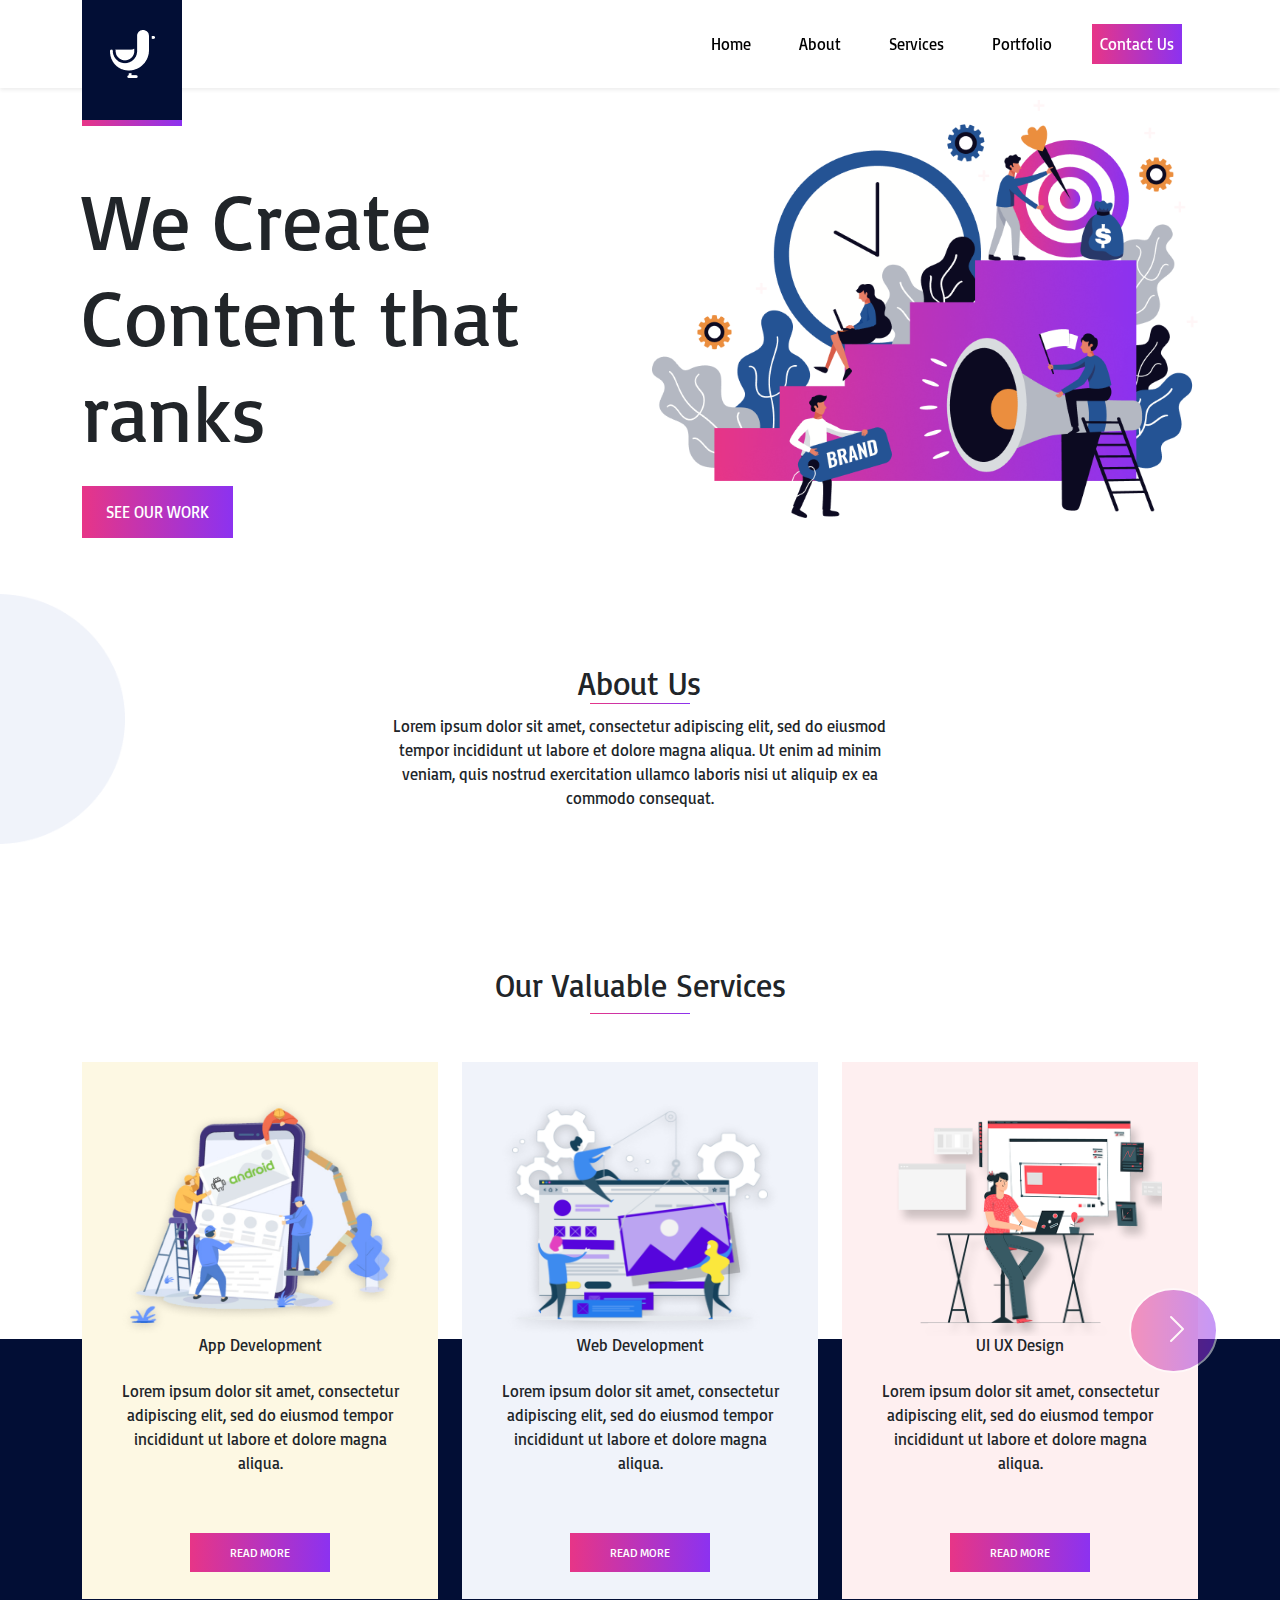
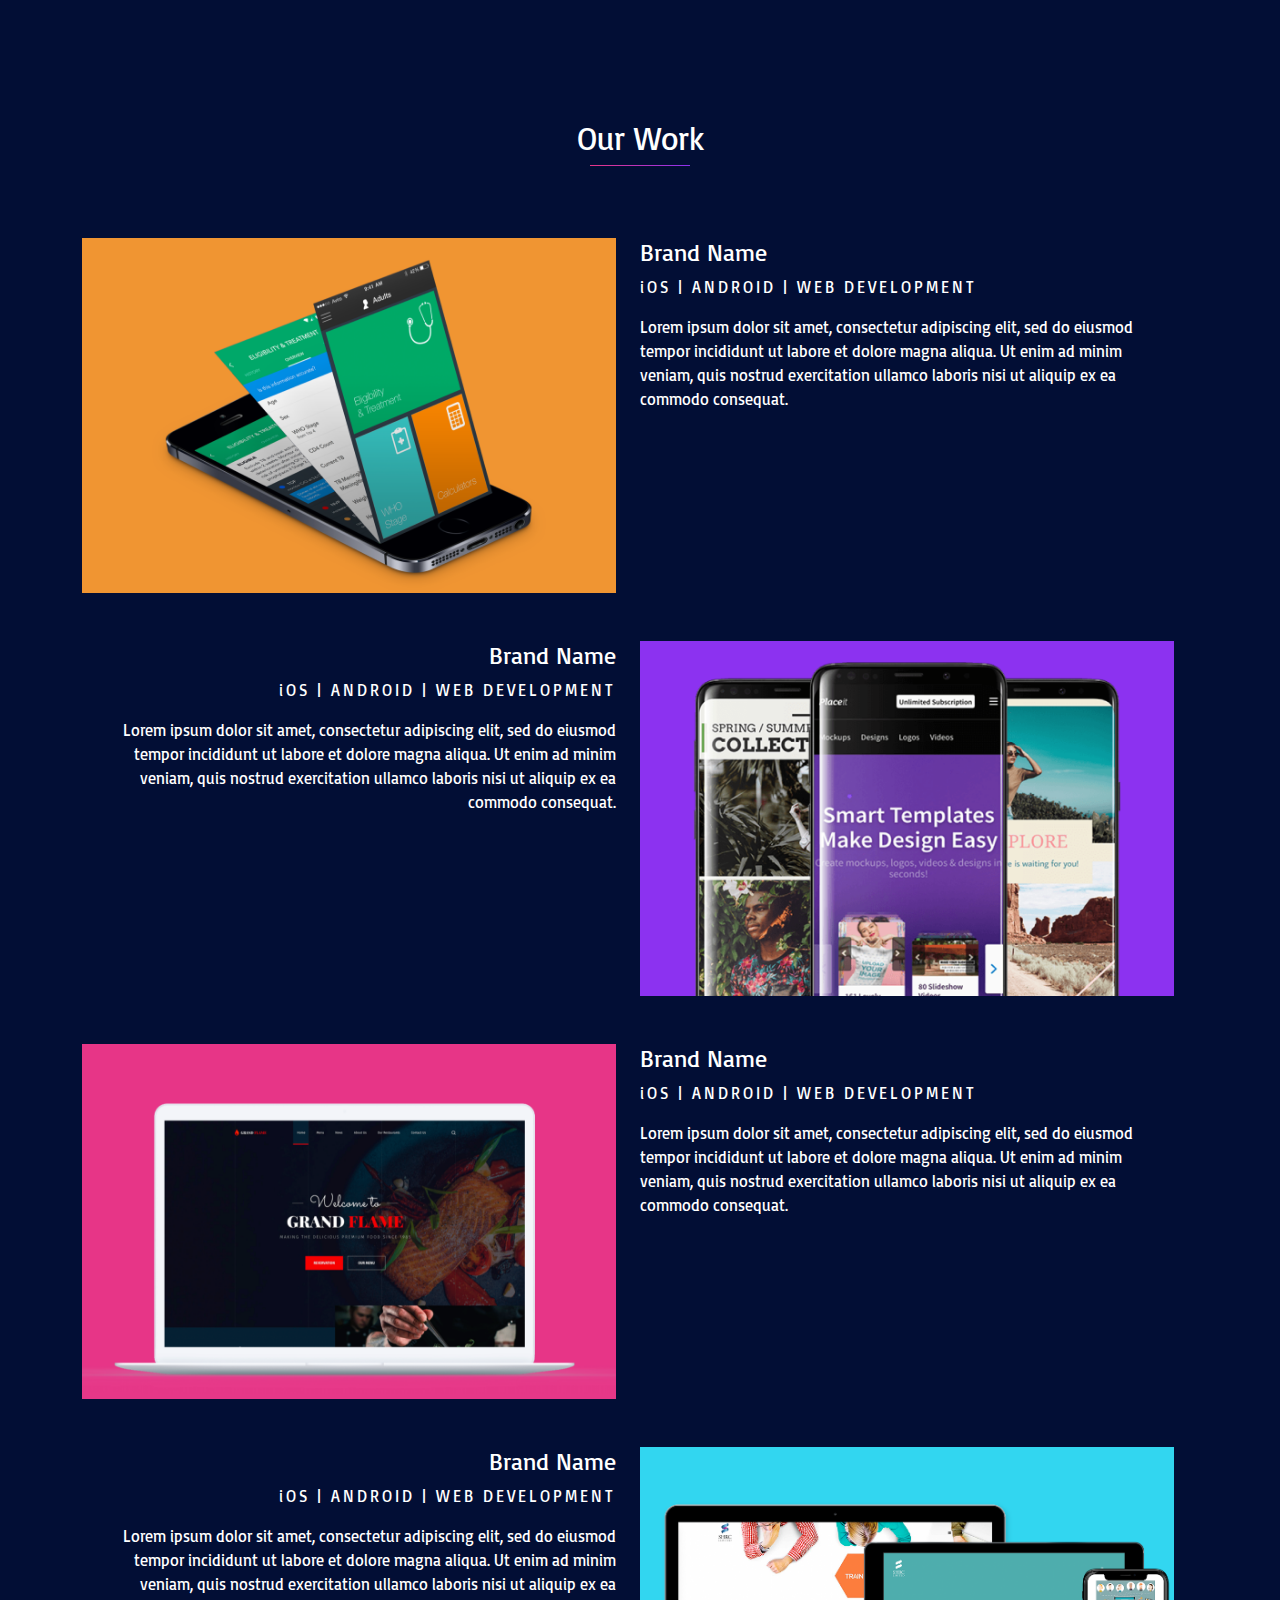
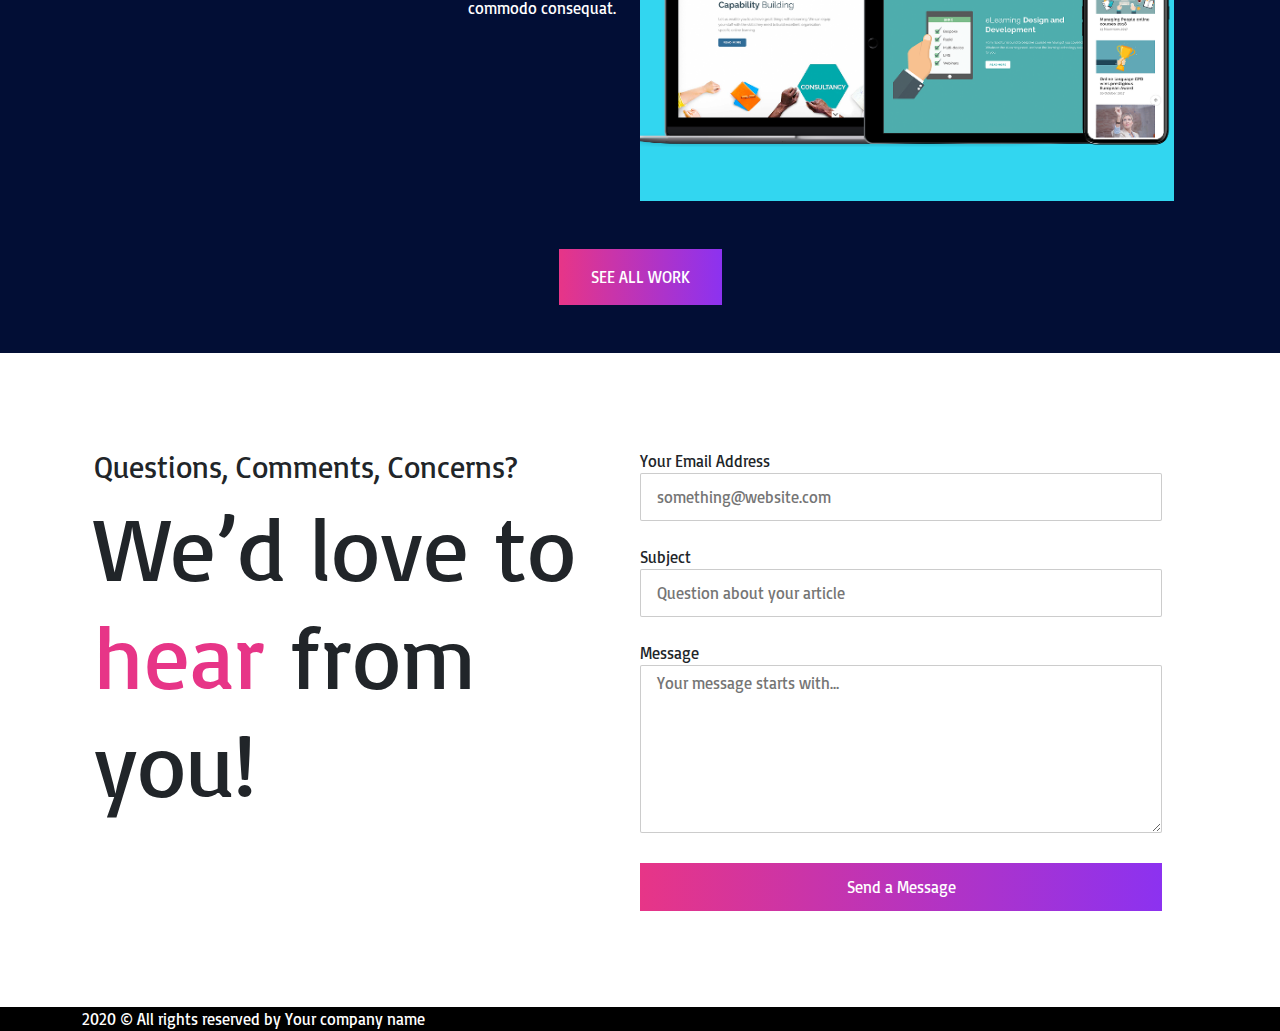
==== commit bac8a601: "update pada responsive brand" ====
--- a/index.html
+++ b/index.html
@@ -18,6 +18,10 @@
           <div class="navbar-brand">
             <a class="brand" href="#"><img class="d-flex" src="img/Combined Shape.png" alt="duck" /></a>
           </div>
+
+          <div class="nav-brand">
+            <a class="n-brand" href="#"><img class="d-flex" src="img/Combined Shape.png" alt="duck" /></a>
+          </div>
           <button class="navbar-toggler ms-auto" type="button" data-bs-toggle="collapse" data-bs-target="#navbarNavAltMarkup" aria-controls="navbarNavAltMarkup" aria-expanded="false" aria-label="Toggle navigation">
             <span class="navbar-toggler-icon"></span>
           </button>
--- a/css/style.css
+++ b/css/style.css
@@ -30,8 +30,30 @@
   margin: 0;
 }
 
+nav .nav-brand {
+  display: none;
+  height: 72px;
+  width: 80px;
+  background: var(--color-gradient-1);
+  position: absolute;
+  top: 0;
+}
+
+nav .n-brand {
+  background-color: var(--color-1);
+  height: 65px;
+  width: 80px;
+  position: absolute;
+  top: 0;
+  margin: 0;
+}
+
+nav .n-brand img {
+  margin: 9px auto;
+}
+
 nav .brand img {
-  margin: 27px auto;
+  margin: 30px auto;
 }
 
 nav .contact-us {
@@ -44,8 +66,17 @@
   color: black !important;
 }
 
+@media (max-width: 992px) {
+  nav .navbar-brand {
+    display: none;
+  }
+
+  nav .nav-brand {
+    display: block;
+  }
+}
+
 /* ======= Hero ============================================================== */
-
 #hero {
   margin-top: 100px !important;
 }
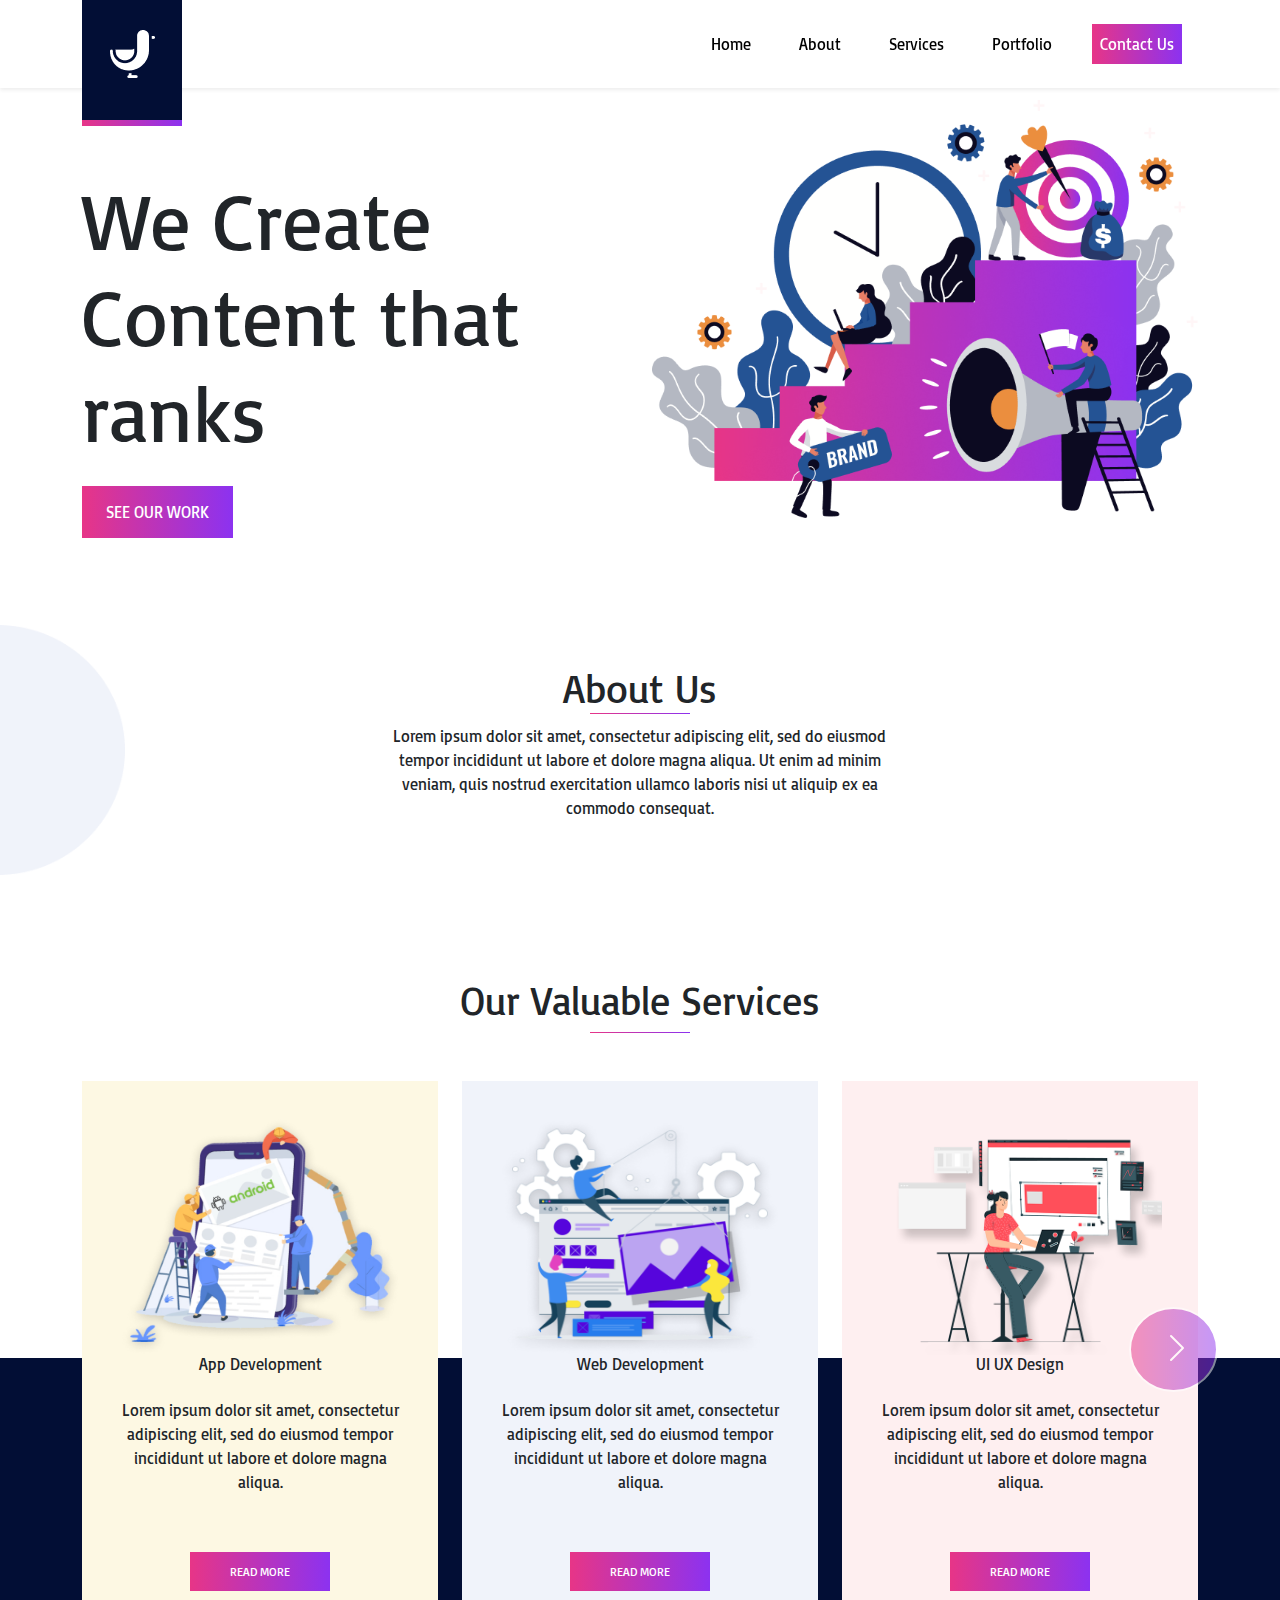
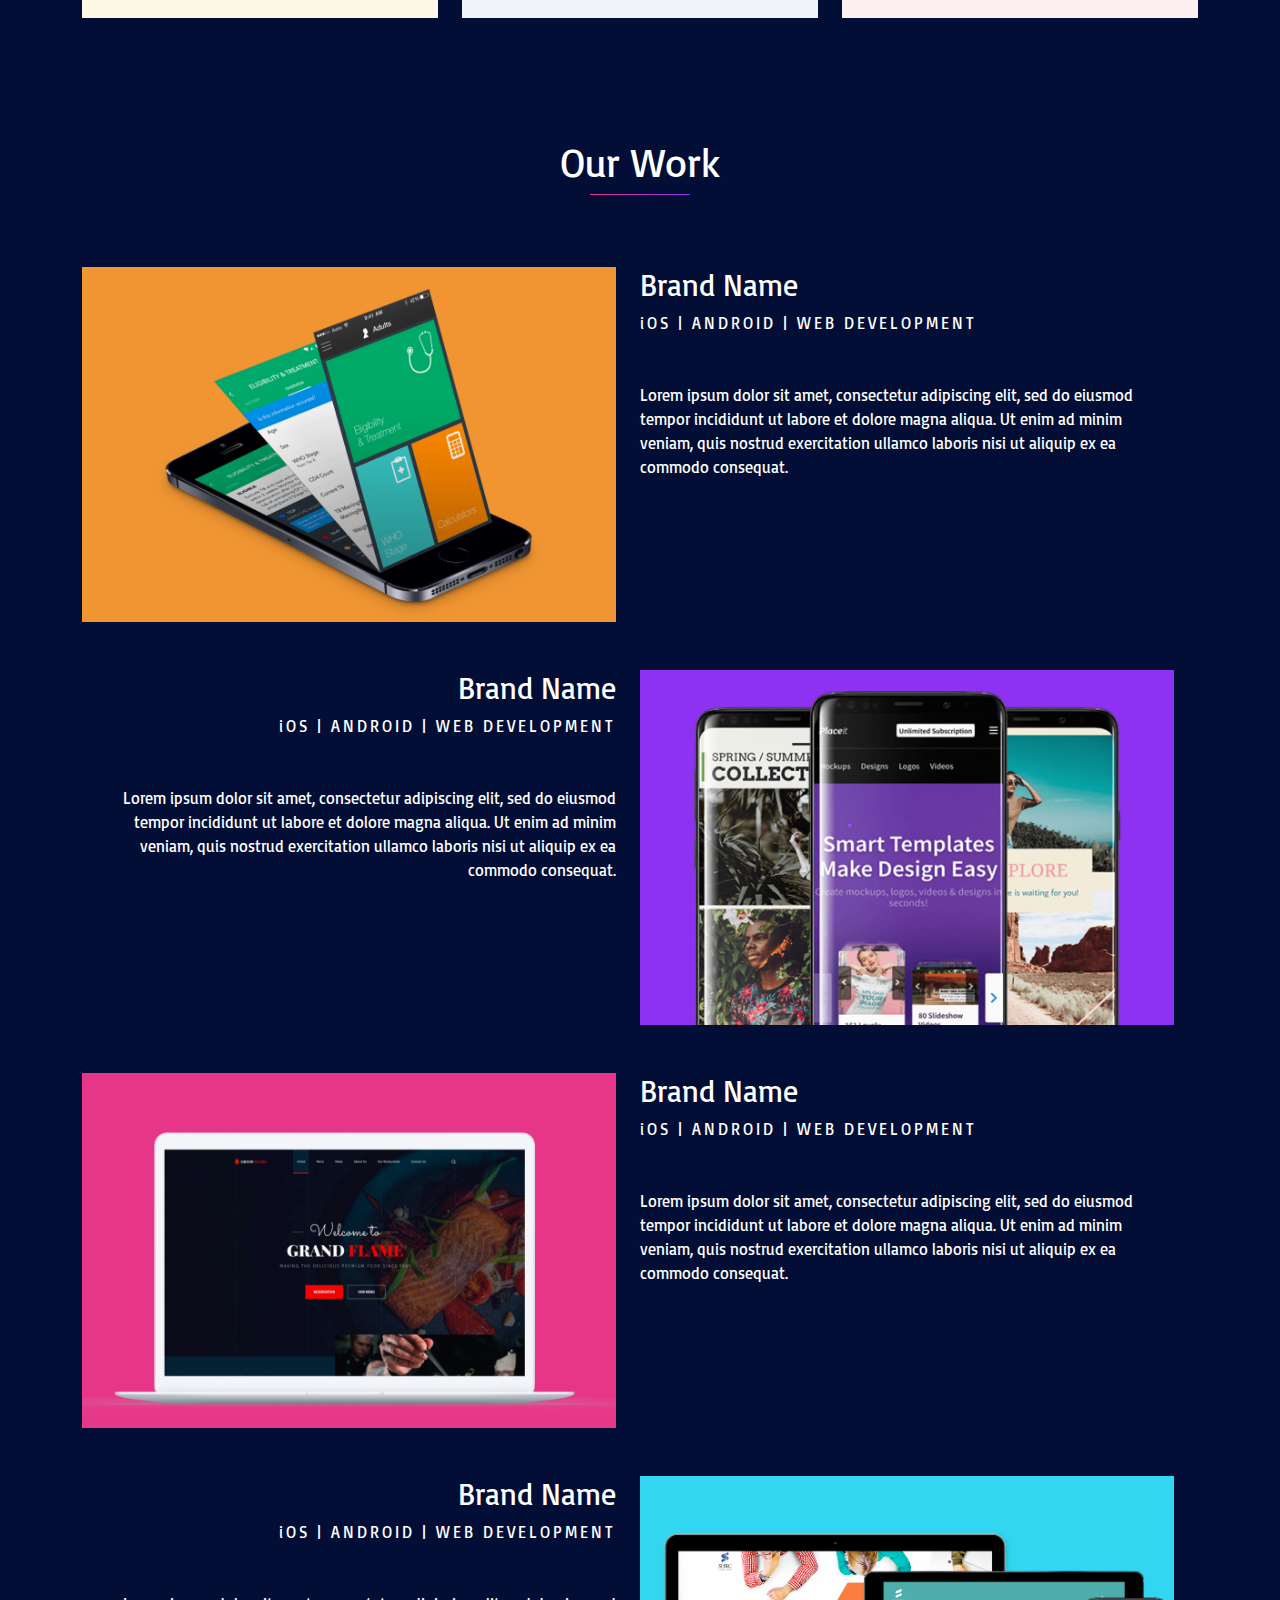
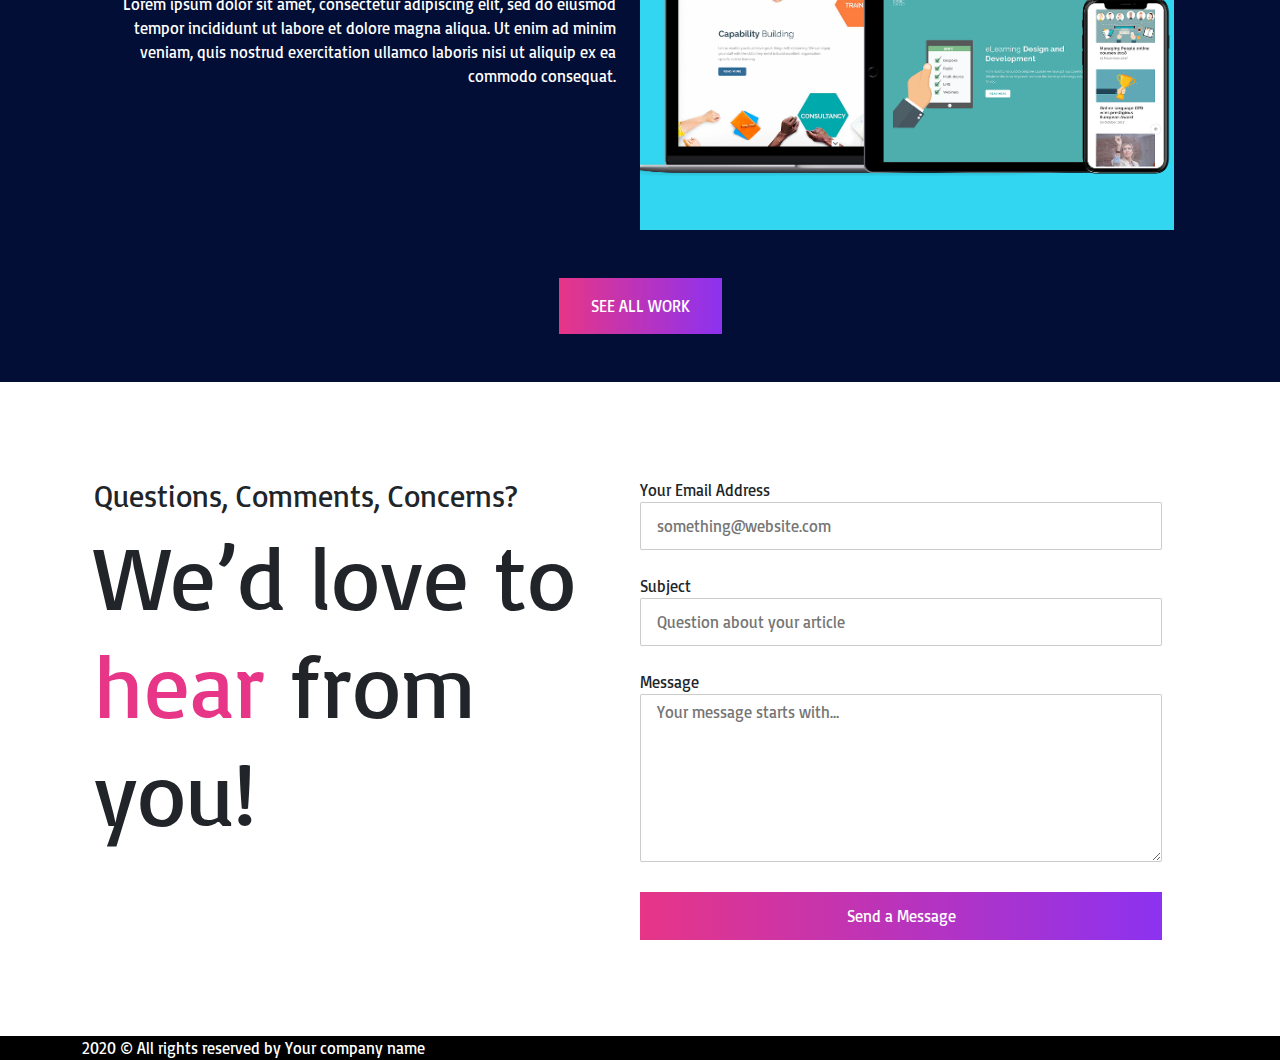
==== commit e10febf6: "update responsive pada img about" ====
--- a/index.html
+++ b/index.html
@@ -53,8 +53,8 @@
 
       <!-- ======= About====== -->
       <section id="about">
-        <div class="row justify-content-center">
-          <img src="img/Oval.png" class="position-absolute" alt="half-circle" />
+        <div class="row justify-content-center position-relative">
+          <img src="img/Oval.png" class="position-absolute top-50 start-0 translate-middle-y" alt="half-circle" />
           <div class="col-5 text-center">
             <h2>About Us</h2>
             <span></span>
@@ -171,8 +171,8 @@
             <div class="col row my-4">
               <div class="col-lg"><img src="img/Bitmap.png" alt="" class="img-fluid mb-5 mb-lg-0" /></div>
               <div class="col-lg text-lg-start text-center">
-                <h4>Brand Name</h4>
-                <p class="custom">iOS | ANDROID | WEB DEVELOPMENT</p>
+                <h4 class="">Brand Name</h4>
+                <p class="custom mb-lg-5">iOS | ANDROID | WEB DEVELOPMENT</p>
                 <p>
                   Lorem ipsum dolor sit amet, consectetur adipiscing elit, sed do eiusmod tempor incididunt ut labore et dolore magna aliqua. Ut enim ad minim veniam, quis nostrud exercitation ullamco laboris nisi ut aliquip ex ea commodo
                   consequat.
@@ -181,8 +181,8 @@
             </div>
             <div class="col-lg row my-4 d-flex flex-column-reverse flex-lg-row">
               <div class="col-lg text-lg-end text-center">
-                <h4>Brand Name</h4>
-                <p class="custom">iOS | ANDROID | WEB DEVELOPMENT</p>
+                <h4 class="">Brand Name</h4>
+                <p class="custom mb-lg-5">iOS | ANDROID | WEB DEVELOPMENT</p>
                 <p>
                   Lorem ipsum dolor sit amet, consectetur adipiscing elit, sed do eiusmod tempor incididunt ut labore et dolore magna aliqua. Ut enim ad minim veniam, quis nostrud exercitation ullamco laboris nisi ut aliquip ex ea commodo
                   consequat.
@@ -193,8 +193,8 @@
             <div class="col row my-4">
               <div class="col-lg"><img src="img/Bitmap Copy 2.png" alt="" class="img-fluid mb-5 mb-lg-0" /></div>
               <div class="col-lg text-lg-start text-center">
-                <h4>Brand Name</h4>
-                <p class="custom">iOS | ANDROID | WEB DEVELOPMENT</p>
+                <h4 class="">Brand Name</h4>
+                <p class="custom mb-lg-5">iOS | ANDROID | WEB DEVELOPMENT</p>
                 <p>
                   Lorem ipsum dolor sit amet, consectetur adipiscing elit, sed do eiusmod tempor incididunt ut labore et dolore magna aliqua. Ut enim ad minim veniam, quis nostrud exercitation ullamco laboris nisi ut aliquip ex ea commodo
                   consequat.
@@ -203,8 +203,8 @@
             </div>
             <div class="col-lg row my-4 d-flex flex-column-reverse flex-lg-row">
               <div class="col-lg text-lg-end text-center">
-                <h4>Brand Name</h4>
-                <p class="custom">iOS | ANDROID | WEB DEVELOPMENT</p>
+                <h4 class="">Brand Name</h4>
+                <p class="custom mb-lg-5">iOS | ANDROID | WEB DEVELOPMENT</p>
                 <p>
                   Lorem ipsum dolor sit amet, consectetur adipiscing elit, sed do eiusmod tempor incididunt ut labore et dolore magna aliqua. Ut enim ad minim veniam, quis nostrud exercitation ullamco laboris nisi ut aliquip ex ea commodo
                   consequat.
--- a/css/style.css
+++ b/css/style.css
@@ -9,6 +9,10 @@
 :root {
   --color-1: #020e35;
   --color-gradient-1: linear-gradient(90deg, rgba(231, 53, 135, 1) 0%, rgba(140, 50, 240, 1) 100%);
+}
+
+h2 {
+  font-size: 2.5rem;
 }
 
 /* ======= Header ============================================================== */
@@ -95,9 +99,9 @@
 
 /* ======= About ============================================================== */
 
-#about {
+/* #about {
   margin-top: 50px !important;
-}
+} */
 
 #about img {
   left: 0;
@@ -192,6 +196,11 @@
   background-color: var(--color-1);
   padding-top: 380px;
 }
+
+#work h4 {
+  font-size: 30px;
+}
+
 .work a {
   background: var(--color-gradient-1);
   color: white !important;
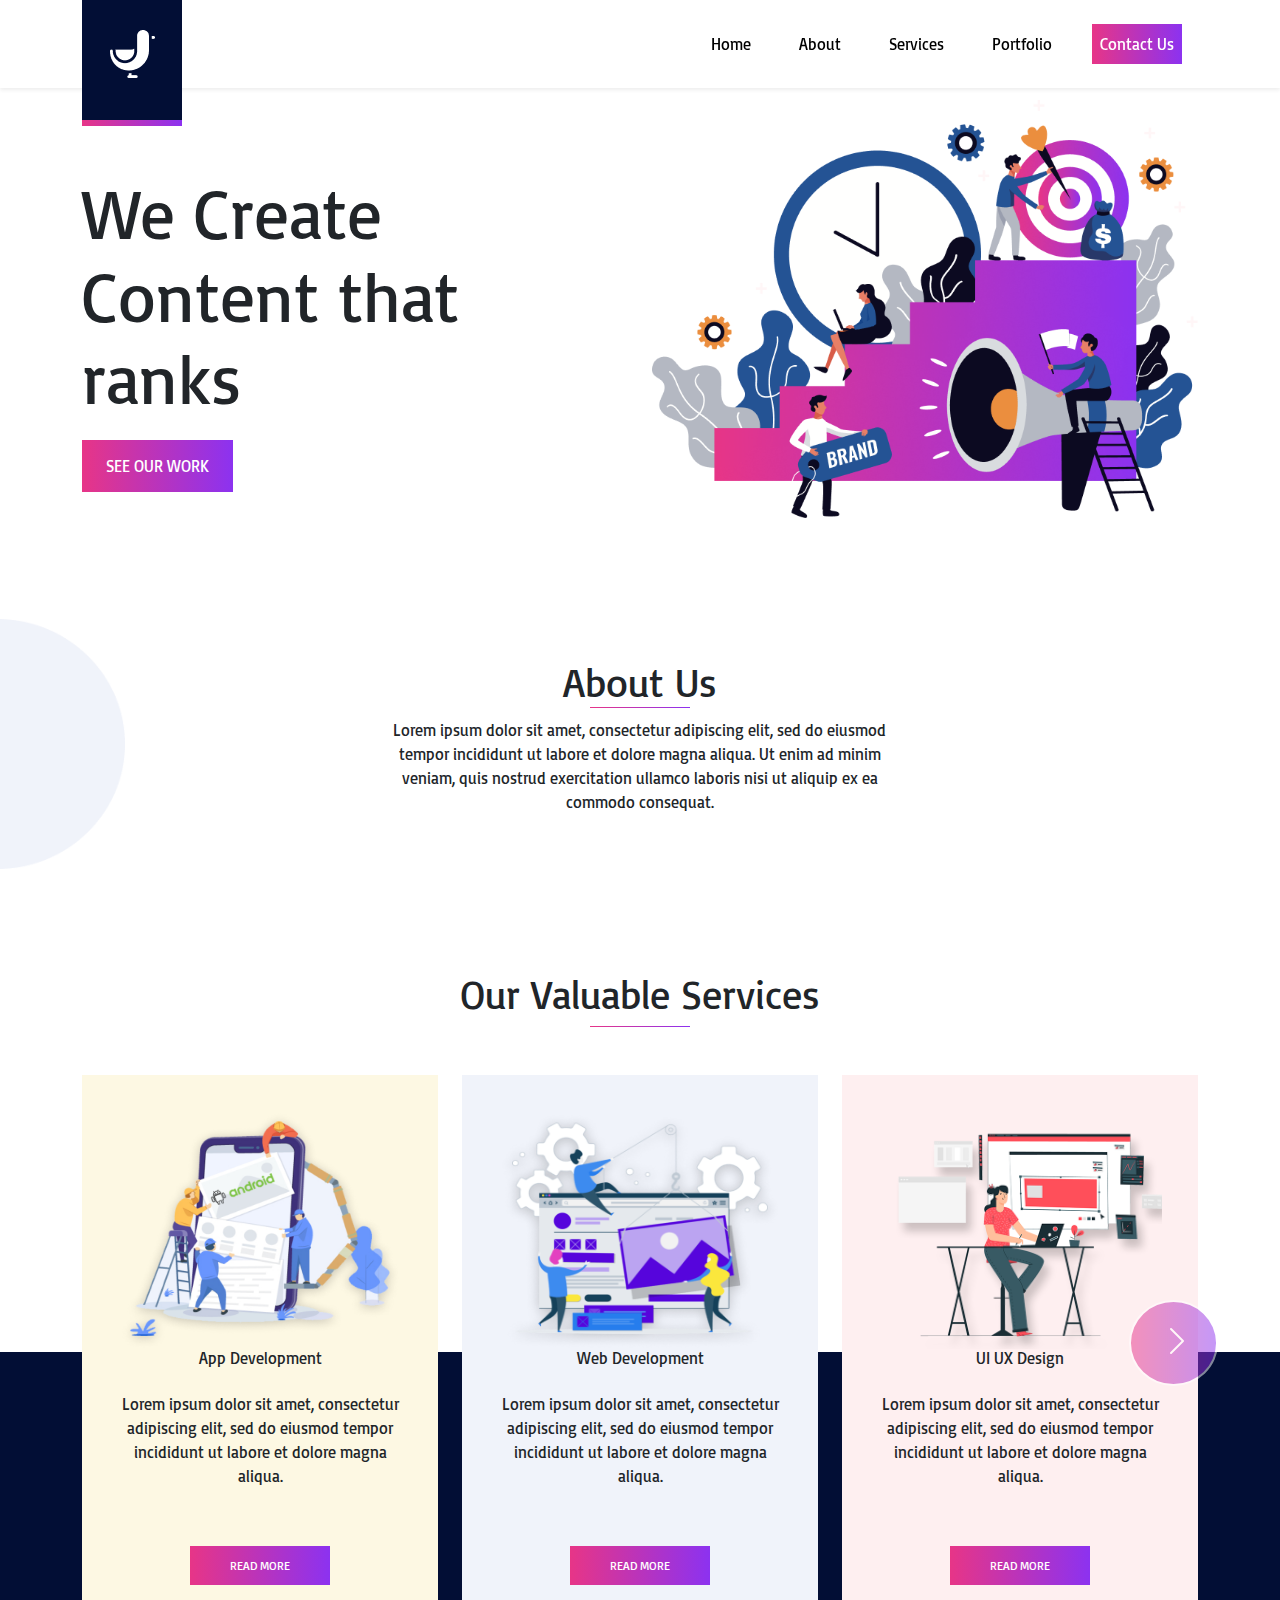
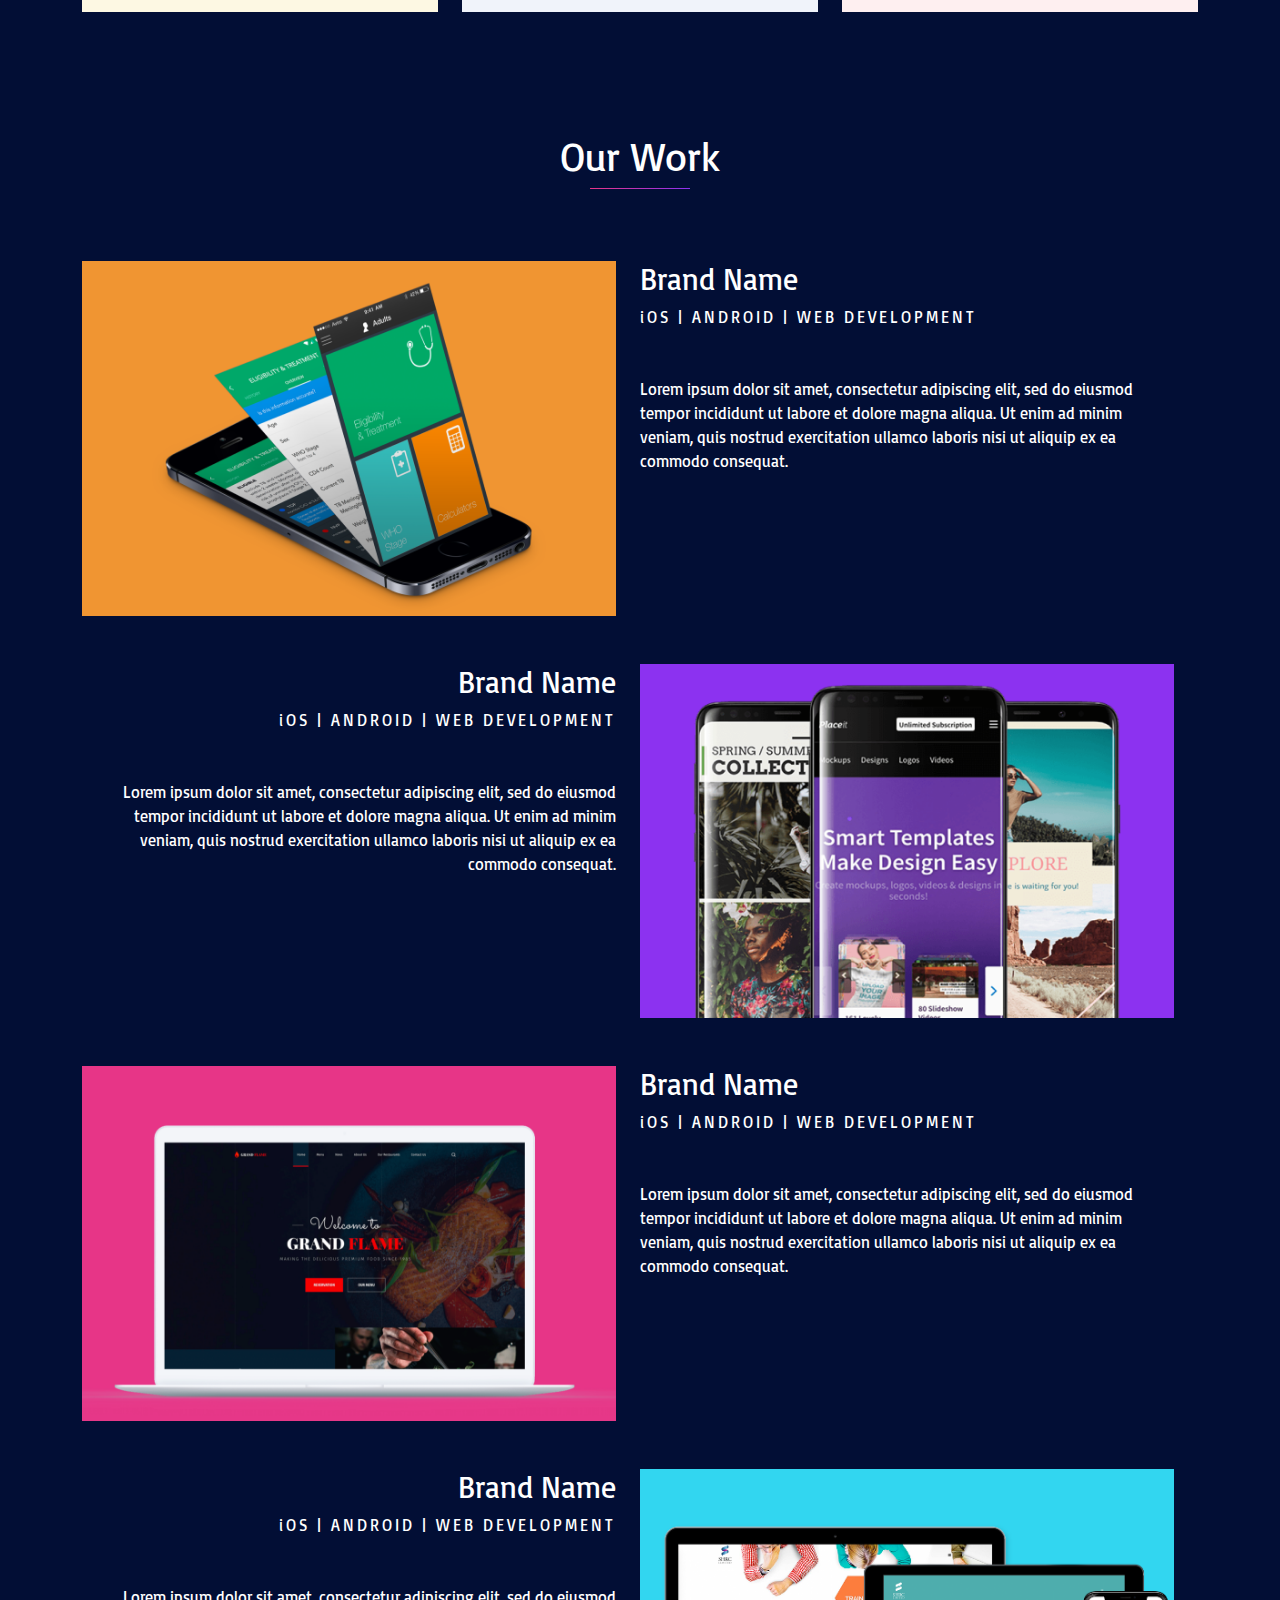
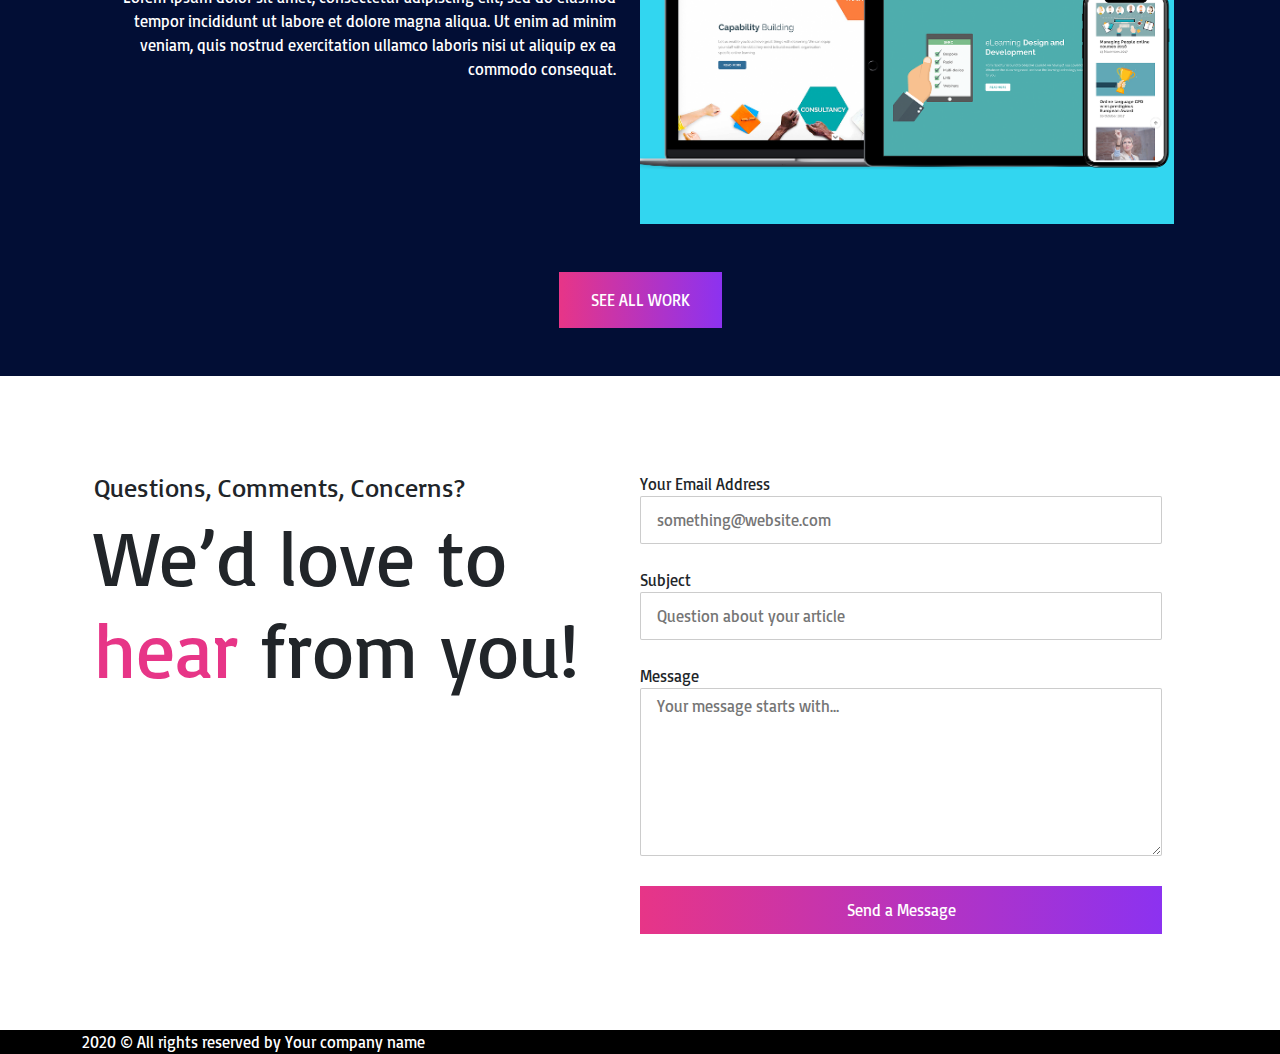
==== commit 572f12db: "update responsive untuk font" ====
--- a/index.html
+++ b/index.html
@@ -55,7 +55,7 @@
       <section id="about">
         <div class="row justify-content-center position-relative">
           <img src="img/Oval.png" class="position-absolute top-50 start-0 translate-middle-y" alt="half-circle" />
-          <div class="col-5 text-center">
+          <div class="col-lg-5 col-md-6 text-center">
             <h2>About Us</h2>
             <span></span>
             <p>
--- a/css/style.css
+++ b/css/style.css
@@ -86,7 +86,7 @@
 }
 
 #hero h1 {
-  font-size: 5em;
+  font-size: 5rem;
   margin-bottom: 0.5em !important;
 }
 
@@ -97,11 +97,28 @@
   padding: 1em 1.5em;
 }
 
+@media (max-width: 1400px) {
+  #hero h1 {
+    font-size: 4.3rem;
+    margin-bottom: 0.5em !important;
+  }
+}
+
+@media (max-width: 1200px) {
+  #hero h1 {
+    font-size: 3.6rem;
+    margin-bottom: 0.5em !important;
+  }
+}
+
+@media (max-width: 1200px) {
+  #hero h1 {
+    font-size: 3.6rem;
+    margin-bottom: 0.5em !important;
+  }
+}
+
 /* ======= About ============================================================== */
-
-/* #about {
-  margin-top: 50px !important;
-} */
 
 #about img {
   left: 0;
@@ -235,11 +252,11 @@
 }
 
 .contact-us .text-1 {
-  font-size: 1.875rem;
+  font-size: 2vmax;
 }
 
 .contact-us .text-2 {
-  font-size: 5.625rem;
+  font-size: 6vmax;
 }
 
 .contact-us form .custom-btn {
@@ -251,3 +268,13 @@
   height: 48px;
   border: none;
 }
+
+@media (max-width: 768px) {
+  .contact-us .text-1 {
+    font-size: 2rem;
+  }
+
+  .contact-us .text-2 {
+    font-size: 4rem;
+  }
+}
